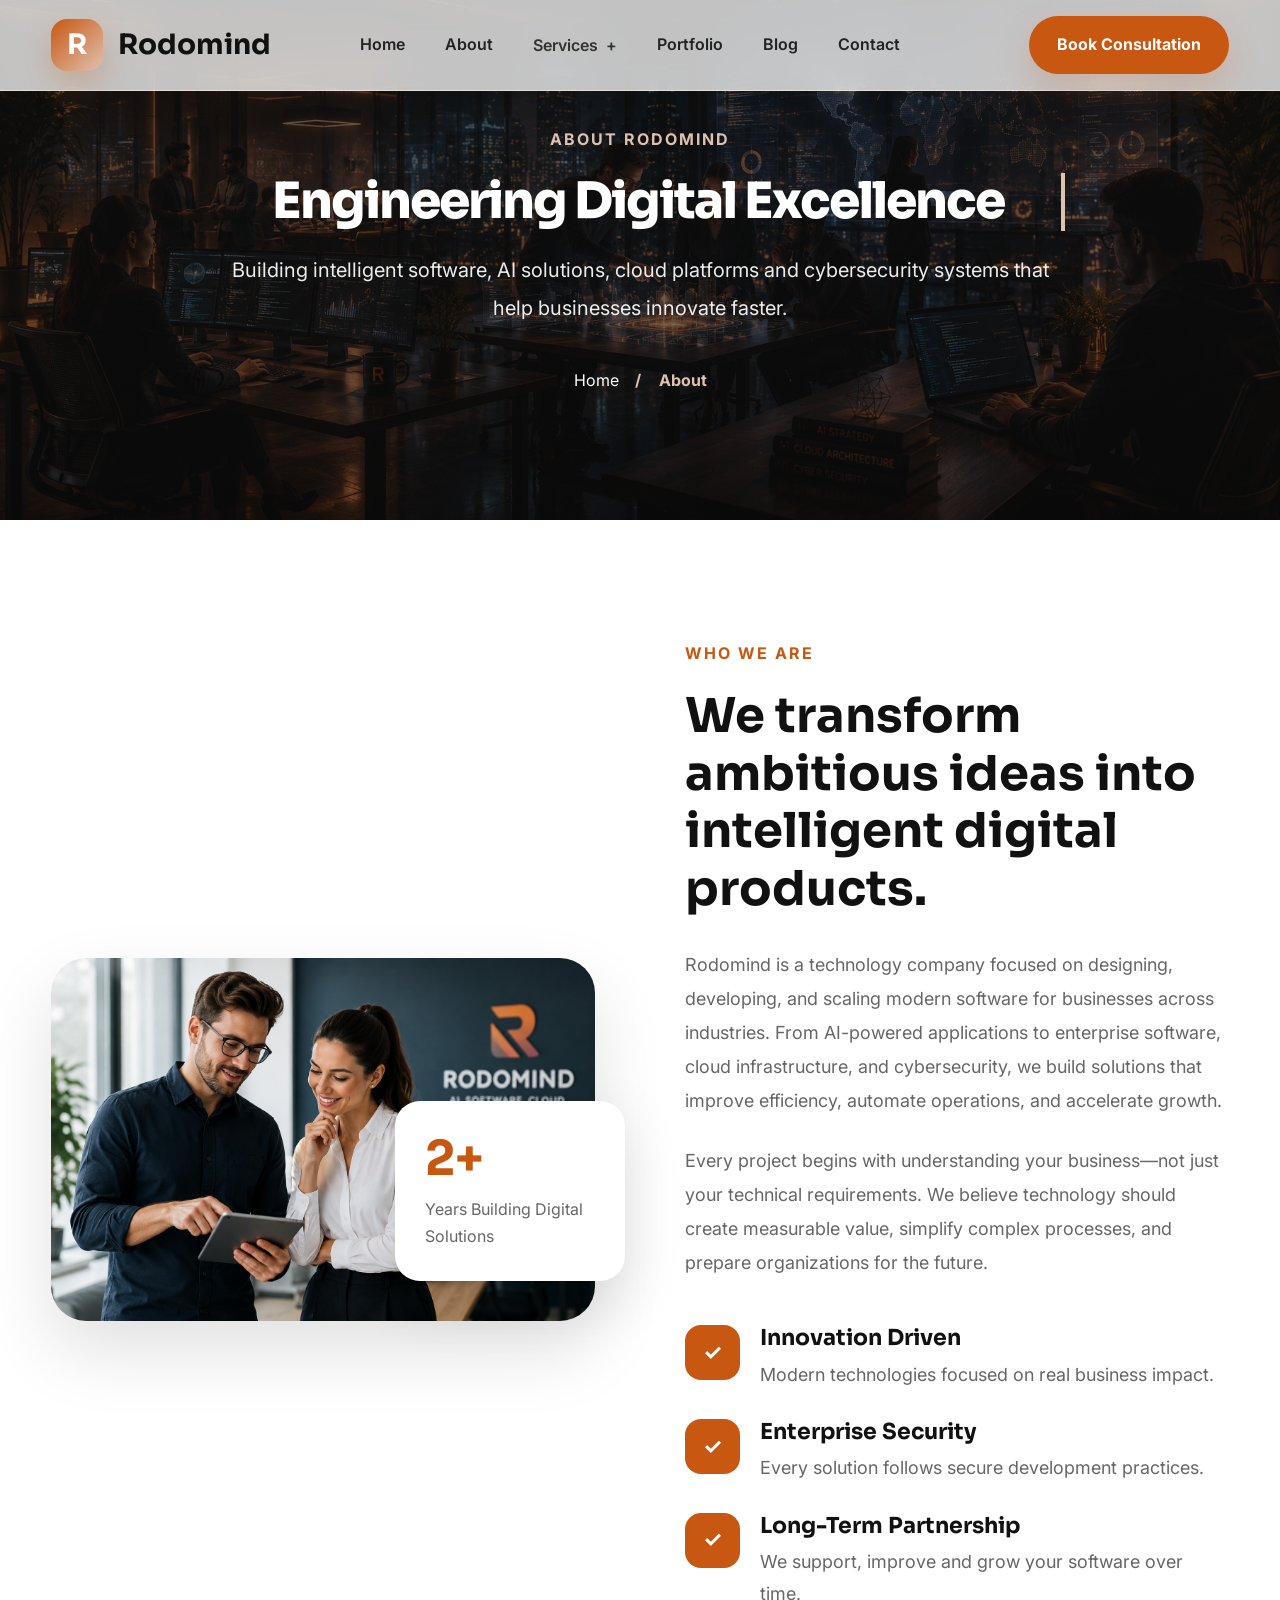
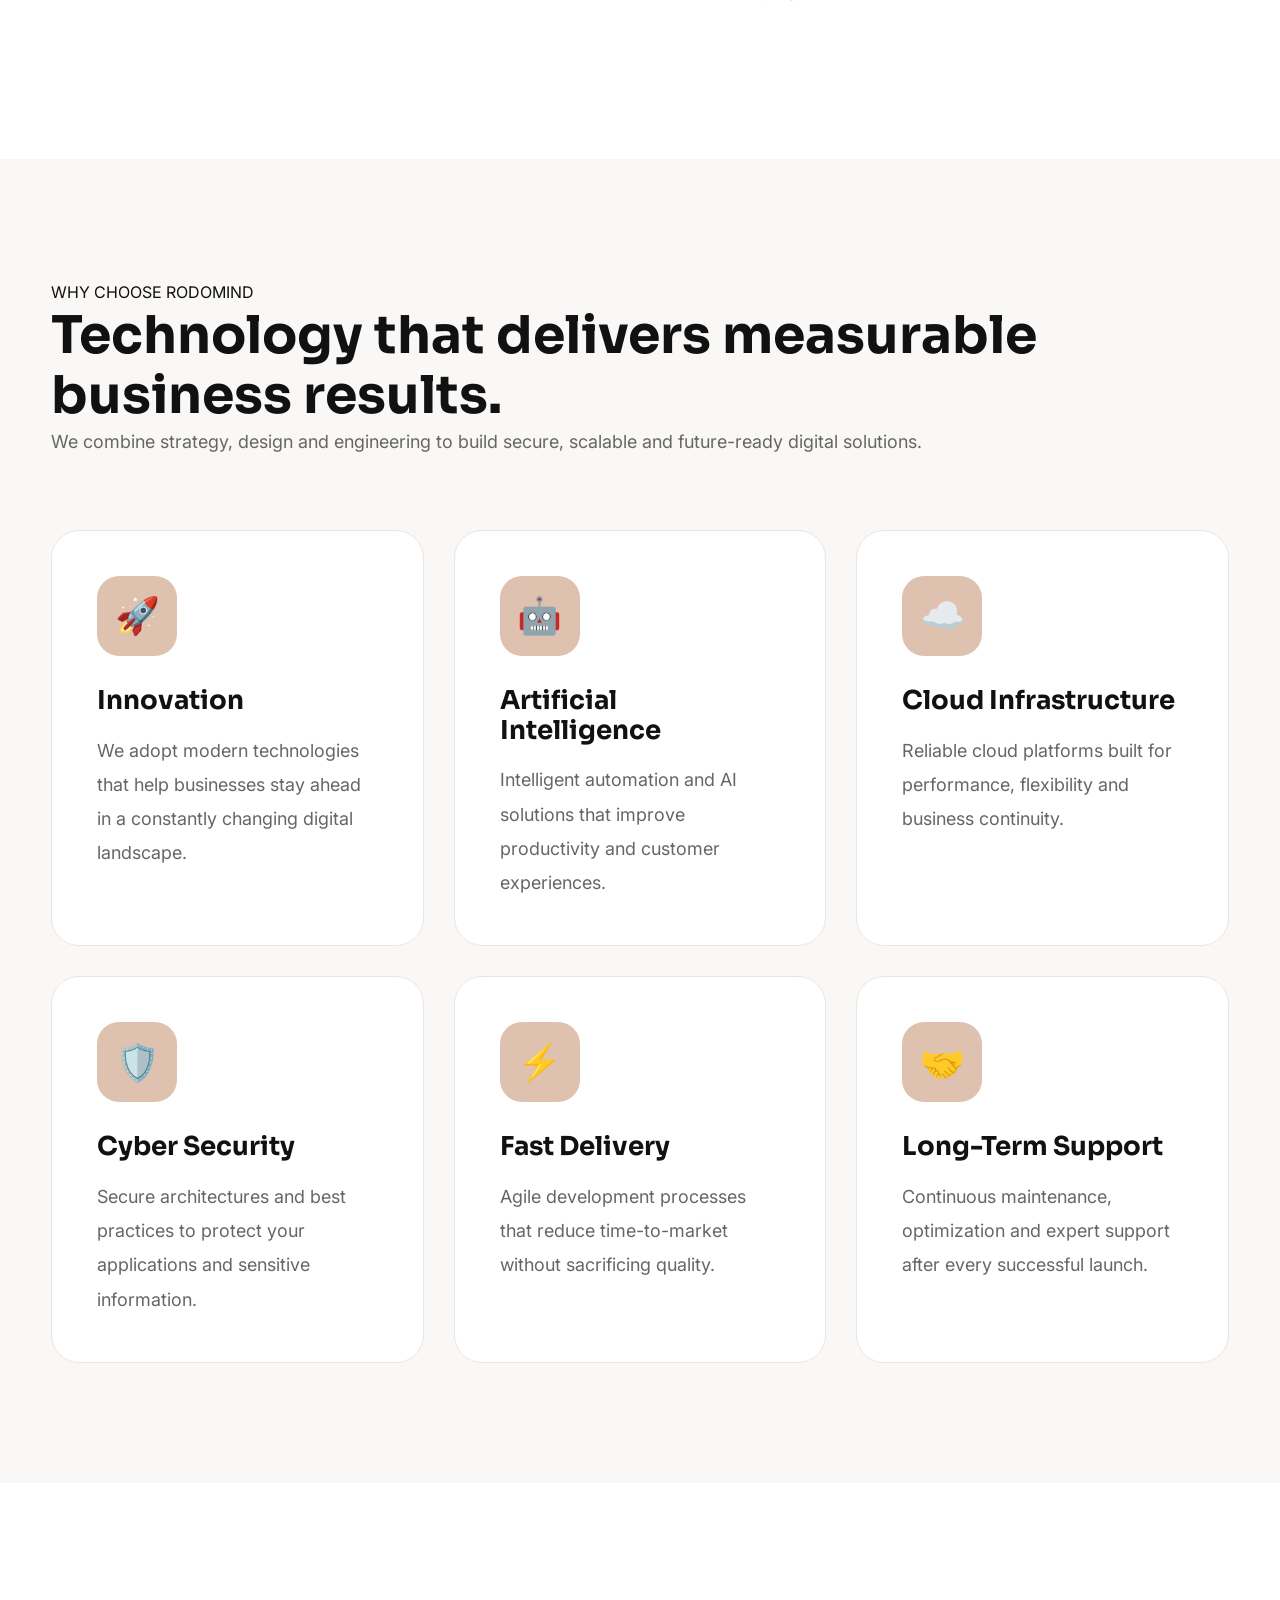
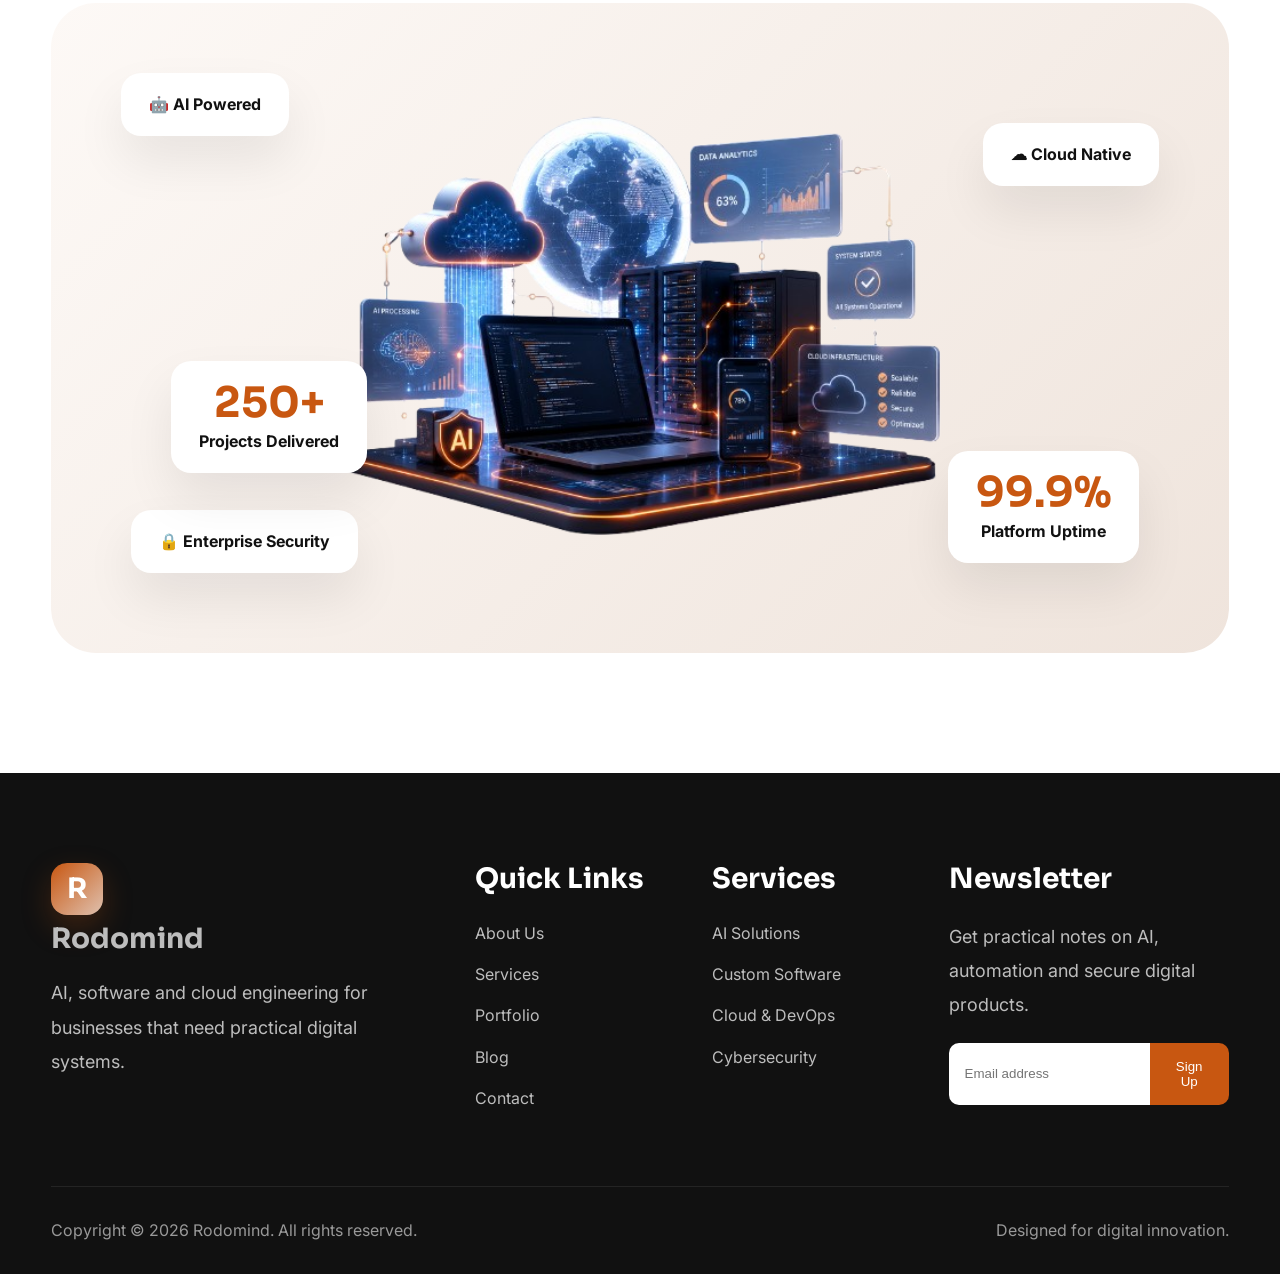
==== about.html @ 5cfc23ee "Initial website commit" ====
<!DOCTYPE html>
<html lang="en">

<head>

    <meta charset="UTF-8">

    <meta name="viewport" content="width=device-width, initial-scale=1.0">

    <title>About Us | Rodomind</title>

    <meta name="description"
        content="Learn about Rodomind, our mission, our technology expertise, and how we build intelligent software, AI solutions, cloud platforms, and secure digital experiences.">

    <link rel="preconnect" href="https://fonts.googleapis.com">

    <link rel="preconnect" href="https://fonts.gstatic.com" crossorigin>

    <link
        href="https://fonts.googleapis.com/css2?family=Inter:wght@300;400;500;600;700;800&family=Sora:wght@400;500;600;700;800&display=swap"
        rel="stylesheet">

    <link rel="stylesheet" href="styles.css">

</head>

<body>

    <!--=========================
        HEADER
    ==========================-->

    <header>

        <nav class="navbar" aria-label="Main navigation">

            <div class="container nav-container">

                <a href="index.html" class="logo">

                    <span class="logo-icon">R</span>

                    <span>Rodomind</span>

                </a>

                <button class="menu-toggle" id="menuToggle" aria-label="Toggle Menu" aria-expanded="false">

                    <span></span>
                    <span></span>
                    <span></span>

                </button>

                <ul class="nav-links" id="navLinks">

                    <li>
                        <a href="index.html">Home</a>
                    </li>

                    <li>
                        <a href="about.html" class="active">About</a>
                    </li>

                    <li class="dropdown">

                        <button class="dropdown-toggle">

                            Services

                            <span>+</span>

                        </button>

                        <ul class="dropdown-menu">

                            <li>
                                <a href="services.html#ai">AI Solutions</a>
                            </li>

                            <li>
                                <a href="services.html#software">Software Development</a>
                            </li>

                            <li>
                                <a href="services.html#cloud">Cloud Services</a>
                            </li>

                            <li>
                                <a href="services.html#security">Cybersecurity</a>
                            </li>

                        </ul>

                    </li>

                    <li>
                        <a href="portfolio.html">Portfolio</a>
                    </li>

                    <li>
                        <a href="blog.html">Blog</a>
                    </li>

                    <li>
                        <a href="contact.html">Contact</a>
                    </li>

                    <li>

                        <a href="contact.html" class="mobile-btn">

                            Book Consultation

                        </a>

                    </li>

                </ul>

                <a href="contact.html" class="nav-btn">

                    Book Consultation

                </a>

            </div>

        </nav>

    </header>



    <section class="page-header">

        <img src="images/about-banner.png" alt="Rodomind Team">

        <div class="page-overlay"></div>

        <div class="container page-header-content">

            <span>ABOUT RODOMIND</span>

            <h1>Engineering Digital Excellence</h1>

            <p>

                Building intelligent software, AI solutions, cloud platforms
                and cybersecurity systems that help businesses innovate faster.

            </p>

            <div class="breadcrumb">

                <a href="index.html">Home</a>

                <span>/</span>

                <strong>About</strong>

            </div>

        </div>

    </section>

    <!--==================================
ABOUT COMPANY
===================================-->

    <section class="section about-company">

        <div class="container about-company-grid">

            <div class="about-company-image">

                <img src="images/about-company.png" alt="Rodomind Team">

                <div class="experience-box">

                    <h3>2+</h3>

                    <span>Years Building Digital Solutions</span>

                </div>

            </div>

            <div class="about-company-content">

                <span class="section-tag">
                    WHO WE ARE
                </span>

                <h2>
                    We transform ambitious ideas into intelligent digital products.
                </h2>

                <p>

                    Rodomind is a technology company focused on designing, developing,
                    and scaling modern software for businesses across industries.
                    From AI-powered applications to enterprise software, cloud
                    infrastructure, and cybersecurity, we build solutions that
                    improve efficiency, automate operations, and accelerate growth.

                </p>

                <p>

                    Every project begins with understanding your business—not just
                    your technical requirements. We believe technology should create
                    measurable value, simplify complex processes, and prepare
                    organizations for the future.

                </p>

                <div class="about-highlights">

                    <div class="highlight">

                        <div class="highlight-icon">✓</div>

                        <div>

                            <h4>Innovation Driven</h4>

                            <p>Modern technologies focused on real business impact.</p>

                        </div>

                    </div>

                    <div class="highlight">

                        <div class="highlight-icon">✓</div>

                        <div>

                            <h4>Enterprise Security</h4>

                            <p>Every solution follows secure development practices.</p>

                        </div>

                    </div>

                    <div class="highlight">

                        <div class="highlight-icon">✓</div>

                        <div>

                            <h4>Long-Term Partnership</h4>

                            <p>We support, improve and grow your software over time.</p>

                        </div>

                    </div>

                </div>

            </div>

        </div>

    </section>

    <!--==================================
WHY CLIENTS CHOOSE US
===================================-->

    <section class="section choose-us">

        <div class="container">

            <div class="section-title">

                <span>WHY CHOOSE RODOMIND</span>

                <h2>Technology that delivers measurable business results.</h2>

                <p>
                    We combine strategy, design and engineering to build secure,
                    scalable and future-ready digital solutions.
                </p>

            </div>

            <div class="choose-grid">

                <div class="choose-card">

                    <div class="choose-icon">🚀</div>

                    <h3>Innovation</h3>

                    <p>
                        We adopt modern technologies that help businesses stay ahead
                        in a constantly changing digital landscape.
                    </p>

                </div>

                <div class="choose-card">

                    <div class="choose-icon">🤖</div>

                    <h3>Artificial Intelligence</h3>

                    <p>
                        Intelligent automation and AI solutions that improve
                        productivity and customer experiences.
                    </p>

                </div>

                <div class="choose-card">

                    <div class="choose-icon">☁️</div>

                    <h3>Cloud Infrastructure</h3>

                    <p>
                        Reliable cloud platforms built for performance,
                        flexibility and business continuity.
                    </p>

                </div>

                <div class="choose-card">

                    <div class="choose-icon">🛡️</div>

                    <h3>Cyber Security</h3>

                    <p>
                        Secure architectures and best practices to protect
                        your applications and sensitive information.
                    </p>

                </div>

                <div class="choose-card">

                    <div class="choose-icon">⚡</div>

                    <h3>Fast Delivery</h3>

                    <p>
                        Agile development processes that reduce time-to-market
                        without sacrificing quality.
                    </p>

                </div>

                <div class="choose-card">

                    <div class="choose-icon">🤝</div>

                    <h3>Long-Term Support</h3>

                    <p>
                        Continuous maintenance, optimization and expert support
                        after every successful launch.
                    </p>

                </div>

            </div>

        </div>

    </section>

    <!--==================================
SHOWCASE
===================================-->

    <section class="section showcase">

        <div class="container">

            <div class="showcase-box">

                <div class="floating tag-one">

                    🤖 AI Powered

                </div>

                <div class="floating tag-two">

                    ☁ Cloud Native

                </div>

                <div class="floating tag-three">

                    🔒 Enterprise Security

                </div>

                <div class="floating stat-box">

                    <h3>99.9%</h3>

                    <span>Platform Uptime</span>

                </div>

                <div class="floating users-box">

                    <h3>250+</h3>

                    <span>Projects Delivered</span>

                </div>

                <img src="images/showcase.png" alt="Rodomind Technology">

            </div>

        </div>

    </section>

    <footer class="site-footer">
        <div class="container footer-grid">
            <div>
                <a href="index.html" class="logo footer-logo"><span class="logo-icon">R</span><span>Rodomind</span></a>
                <p>AI, software and cloud engineering for businesses that need practical digital systems.</p>
            </div>
            <div>
                <h3>Quick Links</h3>
                <a href="about.html">About Us</a>
                <a href="services.html">Services</a>
                <a href="portfolio.html">Portfolio</a>
                <a href="blog.html">Blog</a>
                <a href="contact.html">Contact</a>
            </div>
            <div>
                <h3>Services</h3>
                <a href="services.html#ai">AI Solutions</a>
                <a href="services.html#software">Custom Software</a>
                <a href="services.html#cloud">Cloud & DevOps</a>
                <a href="services.html#security">Cybersecurity</a>
            </div>
            <div>
                <h3>Newsletter</h3>
                <p>Get practical notes on AI, automation and secure digital products.</p>
                <form class="newsletter">
                    <input type="email" placeholder="Email address" aria-label="Email address">
                    <button type="submit">Sign Up</button>
                </form>
            </div>
        </div>
        <div class="container footer-bottom">
            <span>Copyright © 2026 Rodomind. All rights reserved.</span>
            <span>Designed for digital innovation.</span>
        </div>
    </footer>

</body>

</html>
---- styles.css ----
/*==================================================
RODOMIND - PART 1A
Global Styles + Navigation
==================================================*/

/*=========================
GOOGLE FONTS
=========================*/

@import url('https://fonts.googleapis.com/css2?family=Inter:wght@300;400;500;600;700;800&family=Sora:wght@400;500;600;700;800&display=swap');


/*=========================
RESET
=========================*/

* {
    margin: 0;
    padding: 0;
    box-sizing: border-box;
}

html {
    scroll-behavior: smooth;
}

body {

    font-family: 'Inter', sans-serif;

    background: #faf8f6;

    color: #111;

    overflow-x: hidden;

    line-height: 1.7;

    -webkit-font-smoothing: antialiased;

}

img {

    max-width: 100%;

    display: block;

}

a {

    text-decoration: none;

}

ul {

    list-style: none;

}

section {

    position: relative;

    padding: 120px 0;

}

.container {

    width: min(92%, 1280px);

    margin: auto;

}


/*=========================
COLORS
=========================*/

:root {

    --primary: #c85711;

    --secondary: #dfc1af;

    --dark: #111111;

    --light: #faf8f6;

    --white: #ffffff;

    --border: #ece5df;

    --shadow: 0 20px 60px rgba(0, 0, 0, .08);

    --radius: 22px;

}


/*=========================
HEADINGS
=========================*/

h1,
h2,
h3,
h4,
h5 {

    font-family: 'Sora', sans-serif;

    line-height: 1.15;

}

h1 {

    font-size: 72px;

    font-weight: 800;

    letter-spacing: -2px;

}

h2 {

    font-size: 52px;

    font-weight: 700;

}

h3 {

    font-size: 28px;

}


/*=========================
TEXT
=========================*/

p {

    color: #666;

    font-size: 18px;

    line-height: 1.9;

}


/*=========================
BUTTONS
=========================*/

.btn-primary {

    display: inline-flex;

    align-items: center;

    justify-content: center;

    padding: 18px 34px;

    background: var(--primary);

    color: #fff;

    border-radius: 60px;

    font-weight: 700;

    transition: .35s;

    box-shadow: 0 15px 40px rgba(200, 87, 17, .15);

}

.btn-primary:hover {

    transform: translateY(-5px);

    box-shadow: 0 25px 50px rgba(200, 87, 17, .30);

}

.btn-secondary {

    display: inline-flex;

    align-items: center;

    justify-content: center;

    padding: 18px 34px;

    border: 2px solid var(--primary);

    color: var(--primary);

    border-radius: 60px;

    font-weight: 700;

    transition: .35s;

}

.btn-secondary:hover {

    background: var(--primary);

    color: #fff;

}


/*=========================
NAVBAR
=========================*/

.navbar {

    position: fixed;

    top: 0;

    left: 0;

    width: 100%;

    z-index: 9999;

    backdrop-filter: blur(18px);

    background: rgba(255, 255, 255, .75);

    border-bottom: 1px solid rgba(236, 229, 223, .8);

    transition: .35s;

}

.nav-container {

    height: 90px;

    display: flex;

    align-items: center;

    justify-content: space-between;

}


.logo {

    display: flex;

    align-items: center;

    gap: 15px;

    color: #111;

}

.logo-icon {

    width: 52px;

    height: 52px;

    border-radius: 16px;

    background: linear-gradient(135deg, #c85711, #dfc1af);

    display: flex;

    align-items: center;

    justify-content: center;

    color: #fff;

    font-weight: 800;

    font-size: 24px;

    box-shadow: 0 12px 30px rgba(200, 87, 17, .25);

}

.logo span {

    font-family: 'Sora', sans-serif;

    font-size: 28px;

    font-weight: 700;

}


.nav-links {

    display: flex;

    gap: 40px;

    align-items: center;

}

.nav-links li {

    position: relative;

}

.nav-links a {

    color: #222;

    font-weight: 600;

    transition: .3s;

}

.nav-links a:hover {

    color: var(--primary);

}

.nav-links a::after {

    content: "";

    position: absolute;

    bottom: -8px;

    left: 0;

    width: 0;

    height: 2px;

    background: var(--primary);

    transition: .3s;

}

.nav-links a:hover::after {

    width: 100%;

}

.nav-btn {

    background: var(--primary);

    color: #fff;

    padding: 15px 28px;

    border-radius: 50px;

    font-weight: 700;

    transition: .35s;

    box-shadow: 0 15px 35px rgba(200, 87, 17, .18);

}

.nav-btn:hover {

    transform: translateY(-4px);

}

/*==============================
DROPDOWN MENU
==============================*/

.dropdown {
    position: relative;
}

.dropdown-toggle {

    background: none;
    border: none;
    color: #333;
    font-size: 16px;
    font-weight: 600;
    cursor: pointer;

    display: flex;
    align-items: center;
    gap: 8px;

    font-family: inherit;
}

.dropdown-toggle:hover {
    color: var(--primary);
}

/* Hidden by default */

.dropdown-menu {

    display: none;

    position: absolute;

    top: calc(100% + 15px);

    left: 0;

    min-width: 250px;

    background: #fff;

    border: 1px solid var(--border);

    border-radius: 18px;

    padding: 10px 0;

    list-style: none;

    box-shadow: 0 20px 45px rgba(0, 0, 0, .08);

    z-index: 9999;

}

.dropdown-menu li {
    width: 100%;
}

.dropdown-menu a {

    display: block;

    padding: 14px 22px;

    color: #333;

    text-decoration: none;

    transition: .3s;

}

.dropdown-menu a:hover {

    background: #f6f3ef;

    color: var(--primary);

    padding-left: 28px;

}

/* Desktop */

@media(min-width:1001px) {

    .dropdown:hover>.dropdown-menu {

        display: block;

    }

}

/* Mobile */

@media(max-width:1000px) {

    .dropdown {

        width: 100%;

    }

    .dropdown-toggle {

        width: 100%;

        justify-content: space-between;

        padding: 12px 0;

    }

    .dropdown-menu {

        position: static;

        display: none;

        width: 100%;

        margin-top: 10px;

        background: #f8f8f8;

        border: none;

        box-shadow: none;

    }

    .dropdown.open>.dropdown-menu {

        display: block;

    }

}


/*=========================
MOBILE MENU
=========================*/

.menu-toggle {

    display: none;

    width: 42px;

    cursor: pointer;

    z-index: 10001;

}

.menu-toggle span {

    display: block;

    width: 100%;

    height: 3px;

    margin: 8px 0;

    background: #111;

    border-radius: 30px;

    transition: .35s;

}

.mobile-btn {

    display: none;

}

@media(max-width:1000px) {

    .nav-btn {

        display: none;

    }

    .menu-toggle {

        display: block;

    }

    .nav-links {

        position: fixed;

        top: 90px;

        right: -100%;

        width: 300px;

        height: calc(100vh - 90px);

        background: #fff;

        flex-direction: column;

        justify-content: flex-start;

        align-items: center;

        gap: 35px;

        padding: 60px 30px;

        box-shadow: -20px 0 60px rgba(0, 0, 0, .08);

        transition: .4s;

    }

    .nav-links.active {

        right: 0;

    }

    .mobile-btn {

        display: inline-flex;

        padding: 15px 30px;

        background: var(--primary);

        color: #fff;

        border-radius: 50px;

        margin-top: 20px;

    }

    .menu-toggle.open span:nth-child(1) {

        transform: rotate(45deg) translate(8px, 8px);

    }

    .menu-toggle.open span:nth-child(2) {

        opacity: 0;

    }

    .menu-toggle.open span:nth-child(3) {

        transform: rotate(-45deg) translate(8px, -8px);

    }

}

/*==================================================
RODOMIND - PART 2
PREMIUM HERO SECTION
==================================================*/

/*=========================
HERO
=========================*/

.hero {

    position: relative;

    padding: 190px 0 130px;

    overflow: hidden;

    background:
        radial-gradient(circle at top right, rgba(223, 193, 175, .45), transparent 35%),
        radial-gradient(circle at bottom left, rgba(200, 87, 17, .12), transparent 35%),
        linear-gradient(180deg, #faf8f6, #ffffff);

}

/* Decorative Blobs */

.hero::before {

    content: "";

    position: absolute;

    width: 520px;

    height: 520px;

    background: #dfc1af;

    opacity: .18;

    filter: blur(90px);

    border-radius: 50%;

    top: -220px;

    right: -120px;

}

.hero::after {

    content: "";

    position: absolute;

    width: 420px;

    height: 420px;

    background: #c85711;

    opacity: .08;

    filter: blur(90px);

    border-radius: 50%;

    bottom: -180px;

    left: -150px;

}

.hero-grid {

    position: relative;

    display: grid;

    grid-template-columns: 1.05fr .95fr;

    gap: 90px;

    align-items: center;

    z-index: 2;

}

/*=========================
BADGE
=========================*/

.hero-badge {

    display: inline-flex;

    align-items: center;

    gap: 10px;

    padding: 12px 22px;

    background: #fff;

    border: 1px solid var(--border);

    border-radius: 60px;

    color: var(--primary);

    font-weight: 700;

    box-shadow: 0 10px 30px rgba(0, 0, 0, .04);

    margin-bottom: 30px;

}

.hero-badge::before {

    content: "";

    width: 10px;

    height: 10px;

    background: #28c76f;

    border-radius: 50%;

}

/*=========================
HEADINGS
=========================*/

.hero h1 {

    margin-bottom: 28px;

}

.hero p {

    max-width: 620px;

    margin-bottom: 40px;

}

/*=========================
BUTTONS
=========================*/

.hero-buttons {

    display: flex;

    gap: 18px;

    flex-wrap: wrap;

}

/*=========================
RATING
=========================*/

.hero-rating {

    margin-top: 45px;

    display: flex;

    align-items: center;

    gap: 18px;

}

.hero-stars {

    color: #ffb400;

    font-size: 22px;

    letter-spacing: 2px;

}

.hero-rating-text {

    color: #666;

    font-size: 15px;

}

/*=========================
RIGHT SIDE
=========================*/

.hero-right {

    position: relative;

}

/* Main Dashboard */

.dashboard {

    position: relative;

    background: #fff;

    border-radius: 32px;

    padding: 35px;

    border: 1px solid var(--border);

    box-shadow:
        0 25px 70px rgba(0, 0, 0, .08);

    overflow: hidden;

}

.dashboard::before {

    content: "";

    position: absolute;

    top: 0;

    left: 0;

    width: 100%;

    height: 8px;

    background: linear-gradient(90deg, #c85711, #dfc1af);

}

/* Cards */

.card {

    background: #fff;

    border: 1px solid var(--border);

    border-radius: 22px;

    padding: 24px;

    margin-bottom: 22px;

    transition: .35s;

}

.card:hover {

    transform: translateY(-6px);

    box-shadow: 0 15px 35px rgba(0, 0, 0, .08);

}

.large {

    background: linear-gradient(135deg, #c85711, #dfc1af);

    color: #fff;

    border: none;

}

.large .number {

    font-size: 58px;

    font-weight: 800;

    margin: 18px 0;

}

/*==================================
HERO ANALYTICS IMAGE
==================================*/

.hero-analytics {

    position: relative;

    overflow: hidden;

    min-height: 340px;

    padding: 0;

}

.hero-analytics-image {

    width: 100%;

    height: 100%;

    position: absolute;

    inset: 0;

    object-fit: cover;

}

.hero-analytics::after {

    content: "";

    position: absolute;

    inset: 0;

    background: linear-gradient(180deg,
            rgba(0, 0, 0, .15),
            rgba(0, 0, 0, .55));

}

.hero-analytics-overlay {

    position: relative;

    z-index: 2;

    display: flex;

    flex-direction: column;

    justify-content: flex-end;

    height: 340px;

    padding: 35px;

    color: #fff;

}

.hero-badge-small {

    display: inline-flex;

    align-self: flex-start;

    background: rgba(255, 255, 255, .15);

    backdrop-filter: blur(10px);

    border: 1px solid rgba(255, 255, 255, .25);

    padding: 8px 18px;

    border-radius: 40px;

    font-size: 13px;

    font-weight: 700;

    margin-bottom: 18px;

}

.hero-analytics-overlay h3 {

    font-size: 30px;

    margin-bottom: 10px;

}

.hero-analytics-overlay .number {

    font-size: 72px;

    font-weight: 800;

    line-height: 1;

    margin-bottom: 15px;

}

.hero-analytics-overlay p {

    max-width: 260px;

    line-height: 1.7;

    color: rgba(255, 255, 255, .92);

}

/*=========================
GRID
=========================*/

.mini-row {

    display: grid;

    grid-template-columns: repeat(2, 1fr);

    gap: 20px;

}

/*=========================
PROGRESS BAR
=========================*/

.progress {

    width: 100%;

    height: 10px;

    background: #ececec;

    border-radius: 20px;

    overflow: hidden;

    margin-top: 15px;

}

.fill {

    width: 87%;

    height: 100%;

    border-radius: 20px;

    background: linear-gradient(90deg, #c85711, #dfc1af);

}

/*=========================
FLOATING CARDS
=========================*/

.float-card {

    position: absolute;

    background: #fff;

    padding: 18px 22px;

    border-radius: 20px;

    box-shadow: 0 20px 50px rgba(0, 0, 0, .08);

    animation: float 5s ease-in-out infinite;

}

.float-card h4 {

    font-size: 14px;

    color: #666;

    margin-bottom: 8px;

}

.float-card strong {

    font-size: 24px;

    font-family: 'Sora', sans-serif;

}

.float-top {

    top: -35px;

    left: -40px;

}

.float-right {

    right: -45px;

    top: 100px;

    animation-delay: 1.2s;

}

.float-bottom {

    bottom: -30px;

    left: 40px;

    animation-delay: 2.3s;

}

/*=========================
ANIMATION
=========================*/

@keyframes float {

    0% {

        transform: translateY(0px);

    }

    50% {

        transform: translateY(-15px);

    }

    100% {

        transform: translateY(0px);

    }

}

/*=========================
RESPONSIVE
=========================*/

@media(max-width:1000px) {

    .hero {

        padding: 160px 0 90px;

    }

    .hero-grid {

        grid-template-columns: 1fr;

        gap: 70px;

    }

    .hero h1 {

        font-size: 52px;

    }

    .hero-buttons {

        flex-direction: column;

    }

    .btn-primary,
    .btn-secondary {

        width: 100%;

        justify-content: center;

    }

    .mini-row {

        grid-template-columns: 1fr;

    }

    .float-card {

        display: none;

    }

}

/*==================================================
SERVICES
==================================================*/

.services {

    background: #fff;

}

.services-grid {

    display: grid;

    grid-template-columns: repeat(3, 1fr);

    gap: 30px;

}

.service-card {

    background: #fff;

    border: 1px solid var(--border);

    border-radius: 28px;

    padding: 45px;

    transition: .4s;

    position: relative;

    overflow: hidden;

}

.service-card::before {

    content: "";

    position: absolute;

    left: 0;

    top: 0;

    width: 100%;

    height: 5px;

    background: var(--primary);

    transform: scaleX(0);

    transition: .4s;

}

.service-card:hover {

    transform: translateY(-12px);

    box-shadow: 0 30px 70px rgba(0, 0, 0, .08);

}

.service-card:hover::before {

    transform: scaleX(1);

}

.featured {

    background: linear-gradient(135deg, #c85711, #dfc1af);

    color: #fff;

}

.featured p {

    color: #fff;

}

.featured a {

    color: #fff;

}

.service-icon {

    width: 80px;

    height: 80px;

    border-radius: 24px;

    background: rgba(200, 87, 17, .12);

    display: flex;

    justify-content: center;

    align-items: center;

    font-size: 38px;

    margin-bottom: 30px;

}

.featured .service-icon {

    background: rgba(255, 255, 255, .18);

}

.service-card h3 {

    margin-bottom: 20px;

}

.service-card p {

    margin-bottom: 30px;

}

.service-card a {

    color: var(--primary);

    font-weight: 700;

}

@media(max-width:1000px) {

    .services-grid {

        grid-template-columns: 1fr;

    }

}

/*====================================
PLATFORM SECTION
====================================*/

.platform-section {

    background: #fff;

    padding: 120px 0;

}

.section-head-row {

    display: flex;

    justify-content: space-between;

    align-items: end;

    gap: 40px;

    margin-bottom: 70px;

}

.platform-grid {

    display: grid;

    grid-template-columns: repeat(2, 1fr);

    gap: 30px;

}

.platform-grid article {

    background: #fff;

    border: 1px solid var(--border);

    border-radius: 28px;

    padding: 45px;

    transition: .4s;

    position: relative;

    overflow: hidden;

}

.platform-grid article:hover {

    transform: translateY(-12px);

    box-shadow: 0 30px 70px rgba(0, 0, 0, .08);

}

.platform-grid article::before {

    content: "";

    position: absolute;

    top: 0;

    left: 0;

    width: 100%;

    height: 5px;

    background: linear-gradient(90deg, #c85711, #dfc1af);

    transform: scaleX(0);

    transition: .4s;

}

.platform-grid article:hover::before {

    transform: scaleX(1);

}

.platform-grid span {

    display: inline-flex;

    width: 70px;

    height: 70px;

    border-radius: 20px;

    justify-content: center;

    align-items: center;

    background: rgba(200, 87, 17, .1);

    color: var(--primary);

    font-size: 28px;

    font-weight: 800;

    margin-bottom: 25px;

}

.platform-grid h3 {

    margin-bottom: 20px;

}

.platform-grid p {

    margin: 0;

}

@media(max-width:1000px) {

    .platform-grid {

        grid-template-columns: 1fr;

    }

    .section-head-row {

        flex-direction: column;

        align-items: flex-start;

    }

}

/*====================================
FEATURED PROJECTS
====================================*/

.classes-section {

    background: #faf8f6;

}

.class-grid {

    display: grid;

    grid-template-columns: repeat(3, 1fr);

    gap: 30px;

}

.class-card {

    background: #fff;

    border-radius: 30px;

    overflow: hidden;

    border: 1px solid var(--border);

    transition: .4s;

}

.class-card:hover {

    transform: translateY(-12px);

    box-shadow: 0 30px 70px rgba(0, 0, 0, .08);

}

.visual {

    height: 240px;

    background-size: cover;

    background-position: center;

}

.visual-one {

    background: linear-gradient(135deg, #dfc1af, #c85711);

}

.visual-two {

    background: linear-gradient(135deg, #dfe8ff, #8ca7ff);

}

.visual-three {

    background: linear-gradient(135deg, #c6f7e2, #35b67a);

}

.class-card h3 {

    padding: 30px 30px 15px;

}

.class-card p {

    padding: 0 30px;

}

.class-card a {

    display: inline-block;

    margin: 30px;

    color: var(--primary);

    font-weight: 700;

}

@media(max-width:1000px) {

    .class-grid {

        grid-template-columns: 1fr;

    }

}

/*==============================
FEATURED WORK IMAGES
==============================*/

.visual {

    position: relative;

    height: 260px;

    overflow: hidden;

    border-radius: 30px 30px 0 0;

    background-size: cover;

    background-position: center;

    background-repeat: no-repeat;

}

/* Gradient Overlay */

.visual::after {

    content: "";

    position: absolute;

    inset: 0;

    background: linear-gradient(135deg,
            rgba(200, 87, 17, .35),
            rgba(223, 193, 175, .15));

}

/* Card 1 */

.visual-one {

    background-image:
        linear-gradient(rgba(200, 87, 17, .15), rgba(200, 87, 17, .15)),
        url("images/vr-1.png");

}

/* Card 2 */

.visual-two {

    background-image:
        linear-gradient(rgba(0, 0, 0, .18), rgba(0, 0, 0, .18)),
        url("images/vr-2.png");

}

/* Card 3 */

.visual-three {

    background-image:
        linear-gradient(rgba(0, 0, 0, .18), rgba(0, 0, 0, .18)),
        url("images/vr-3.png");

}

/* Zoom Effect */

.class-card:hover .visual {

    transform: scale(1.05);

    transition: .6s;

}

/*====================================
NEWS
====================================*/

.news-section {

    background: #fff;

}

.news-grid {

    display: grid;

    grid-template-columns: repeat(3, 1fr);

    gap: 30px;

}

.news-card {

    padding: 40px;

    border: 1px solid var(--border);

    border-radius: 28px;

    transition: .35s;

}

.news-card:hover {

    transform: translateY(-10px);

    box-shadow: 0 25px 60px rgba(0, 0, 0, .08);

}

.news-card span {

    display: inline-block;

    color: var(--primary);

    font-size: 14px;

    font-weight: 700;

    margin-bottom: 20px;

}

.news-card h3 {

    margin-bottom: 18px;

}

.news-card p {

    margin-bottom: 30px;

}

.news-card a {

    color: var(--primary);

    font-weight: 700;

}

@media(max-width:1000px) {

    .news-grid {

        grid-template-columns: 1fr;

    }

}

/*====================================
TESTIMONIALS
====================================*/

.testimonials {

    background: #faf8f6;

}

.testimonial-grid {

    display: grid;

    grid-template-columns: repeat(3, 1fr);

    gap: 30px;

}

.testimonial-grid blockquote {

    background: #fff;

    padding: 45px;

    border-radius: 30px;

    border: 1px solid var(--border);

    position: relative;

    transition: .35s;

}

.testimonial-grid blockquote:hover {

    transform: translateY(-10px);

    box-shadow: 0 30px 70px rgba(0, 0, 0, .08);

}

.testimonial-grid blockquote::before {

    content: "★★★★★";

    color: #ffb400;

    display: block;

    margin-bottom: 25px;

    letter-spacing: 3px;

}

.testimonial-grid p {

    font-style: italic;

    margin-bottom: 30px;

}

.testimonial-grid cite {

    font-style: normal;

    color: var(--primary);

    font-weight: 700;

}

@media(max-width:1000px) {

    .testimonial-grid {

        grid-template-columns: 1fr;

    }

}

/*====================================
FOOTER
====================================*/

.site-footer {

    background: #111;

    color: #fff;

    padding: 90px 0 30px;

}

.footer-grid {

    display: grid;

    grid-template-columns: 2fr 1fr 1fr 1.5fr;

    gap: 50px;

}

.footer-logo {

    margin-bottom: 25px;

}

.site-footer h3 {

    color: #fff;

    margin-bottom: 25px;

}

.site-footer p {

    color: #bdbdbd;

}

.site-footer a {

    display: block;

    color: #bdbdbd;

    margin-bottom: 14px;

    transition: .3s;

}

.site-footer a:hover {

    color: #dfc1af;

    padding-left: 6px;

}

.newsletter {

    display: flex;

    margin-top: 20px;

}

.newsletter input {

    flex: 1;

    padding: 16px;

    border: none;

    outline: none;

    border-radius: 10px 0 0 10px;

}

.newsletter button {

    border: none;

    background: var(--primary);

    color: #fff;

    padding: 16px 24px;

    border-radius: 0 10px 10px 0;

    cursor: pointer;

}

.footer-bottom {

    margin-top: 60px;

    border-top: 1px solid rgba(255, 255, 255, .08);

    padding-top: 30px;

    display: flex;

    justify-content: space-between;

    color: #999;

}

@media(max-width:1000px) {

    .footer-grid {

        grid-template-columns: 1fr;

    }

    .footer-bottom {

        flex-direction: column;

        text-align: center;

        gap: 15px;

    }

    .newsletter {

        flex-direction: column;

    }

    .newsletter input {

        border-radius: 10px;

        margin-bottom: 12px;

    }

    .newsletter button {

        border-radius: 10px;

    }

}

/*====================================*
 * WHY US SECTION
 *====================================*/

.why-us {
    background: #faf8f6;
    padding: 120px 0;
}

.why-grid {
    display: grid;
    grid-template-columns: 1fr 1fr;
    gap: 90px;
    align-items: center;
}

/*====================================*
 * IMAGE SIDE
 *====================================*/

.why-image {
    position: relative;
    height: 560px;
    border-radius: 36px;
    overflow: hidden;
    background: linear-gradient(135deg, #ffffff, #f5ece7, #dfc1af);
    box-shadow: 0 25px 60px rgba(0, 0, 0, .08);

    display: flex;
    justify-content: center;
    align-items: center;
}

.why-image::before {
    content: "";
    position: absolute;
    width: 420px;
    height: 420px;
    border-radius: 50%;
    background: rgba(200, 87, 17, .08);
    top: -120px;
    right: -120px;
    z-index: 1;
}

.why-image::after {
    content: "";
    position: absolute;
    width: 260px;
    height: 260px;
    border-radius: 50%;
    background: rgba(223, 193, 175, .45);
    bottom: -90px;
    left: -80px;
    z-index: 1;
}

/* Circle behind image */

.center-circle {
    position: relative;
    width: 360px;
    height: 360px;
    border-radius: 50%;
    background: linear-gradient(135deg, #ffffff, #f7f1ed);
    display: flex;
    justify-content: center;
    align-items: center;
    z-index: 2;
}

/* Image */

.why-main-image {
    width: 100%;
    max-width: 500px;
    height: auto;
    display: block;
    object-fit: contain;
    position: relative;
    z-index: 3;
    filter: drop-shadow(0 25px 40px rgba(0, 0, 0, .18));
    transition: .4s ease;
}

.why-image:hover .why-main-image {
    transform: translateY(-8px) scale(1.03);
}

/*====================================*
 * FLOATING TAGS
 *====================================*/

.floating-box {
    position: absolute;
    background: #fff;
    padding: 18px 26px;
    border-radius: 18px;
    font-weight: 700;
    box-shadow: 0 18px 45px rgba(0, 0, 0, .08);
    z-index: 5;
    animation: float 5s ease-in-out infinite;
}

.top-box {
    top: 45px;
    left: 40px;
}

.bottom-box {
    bottom: 45px;
    right: 40px;
    animation-delay: 2s;
}

/*====================================*
 * FEATURES
 *====================================*/

.feature {
    display: flex;
    gap: 25px;
    margin-bottom: 38px;
    align-items: flex-start;
}

.feature-number {
    width: 70px;
    min-width: 70px;
    height: 70px;
    border-radius: 20px;
    background: linear-gradient(135deg, #c85711, #dfc1af);
    color: #fff;
    display: flex;
    justify-content: center;
    align-items: center;
    font-size: 22px;
    font-weight: 700;
    font-family: 'Sora', sans-serif;
}

.feature h3 {
    margin: 0 0 12px;
}

.feature p {
    margin: 0;
    line-height: 1.7;
}

/*====================================*
 * ANIMATION
 *====================================*/

@keyframes float {

    0% {
        transform: translateY(0);
    }

    50% {
        transform: translateY(-12px);
    }

    100% {
        transform: translateY(0);
    }

}

/*====================================*
 * RESPONSIVE
 *====================================*/

@media (max-width:1000px) {

    .why-grid {
        grid-template-columns: 1fr;
        gap: 60px;
    }

    .why-image {
        height: 500px;
    }

    .center-circle {
        width: 270px;
        height: 270px;
    }

    .why-main-image {
        max-width: 240px;
    }

    .top-box {
        top: 25px;
        left: 20px;
    }

    .bottom-box {
        bottom: 25px;
        right: 20px;
    }

}

/*====================================*
CONTACT STRIP
*====================================*/

.contact-strip {

    position: relative;

    overflow: hidden;

    padding: 120px 0;

    background: linear-gradient(135deg, #b94f0d 0%, #c85711 45%, #dfc1af 100%);

}

/* Decorative Background */

.contact-strip::before {

    content: "";

    position: absolute;

    width: 420px;

    height: 420px;

    border-radius: 50%;

    background: rgba(255, 255, 255, .08);

    top: -180px;

    left: -140px;

    filter: blur(8px);

}

.contact-strip::after {

    content: "";

    position: absolute;

    width: 320px;

    height: 320px;

    border-radius: 50%;

    background: rgba(255, 255, 255, .06);

    bottom: -140px;

    right: -80px;

}

.contact-strip .container {

    position: relative;

    z-index: 2;

    display: flex;

    justify-content: space-between;

    align-items: center;

    gap: 70px;

}

.contact-strip-content {

    max-width: 720px;

}

.contact-strip span {

    display: inline-block;

    margin-bottom: 20px;

    padding: 8px 18px;

    border-radius: 50px;

    background: rgba(255, 255, 255, .12);

    border: 1px solid rgba(255, 255, 255, .18);

    backdrop-filter: blur(12px);

    color: #fff;

    font-size: 13px;

    font-weight: 700;

    letter-spacing: 2px;

    text-transform: uppercase;

}

.contact-strip h2 {

    color: #fff;

    font-size: 56px;

    line-height: 1.15;

    font-family: 'Sora', sans-serif;

    margin-bottom: 25px;

}

.contact-strip p {

    color: rgba(255, 255, 255, .92);

    font-size: 19px;

    line-height: 1.9;

}

.contact-strip-actions {

    display: flex;

    flex-direction: column;

    align-items: center;

    gap: 18px;

}

.contact-strip .btn-primary {

    display: inline-flex;

    align-items: center;

    justify-content: center;

    min-width: 240px;

    padding: 20px 42px;

    border-radius: 60px;

    background: #fff;

    color: var(--primary);

    text-decoration: none;

    font-weight: 700;

    font-size: 17px;

    transition: .35s;

    box-shadow: 0 20px 45px rgba(0, 0, 0, .18);

}

.contact-strip .btn-primary:hover {

    transform: translateY(-6px);

    background: #111;

    color: #fff;

    box-shadow: 0 28px 60px rgba(0, 0, 0, .28);

}

.contact-strip small {

    color: rgba(255, 255, 255, .8);

    font-size: 15px;

}

@media(max-width:1000px) {

    .contact-strip {

        padding: 90px 0;

    }

    .contact-strip .container {

        flex-direction: column;

        text-align: center;

        gap: 40px;

    }

    .contact-strip h2 {

        font-size: 40px;

    }

    .contact-strip-actions {

        width: 100%;

    }

    .contact-strip .btn-primary {

        width: 100%;

        max-width: 320px;

    }

}

/*====================================
ABOUT PREVIEW
====================================*/

.about-preview {

    padding: 120px 0;

    background: #fff;

}

.about-preview .split-grid {

    display: grid;

    grid-template-columns: 1fr 1fr;

    gap: 90px;

    align-items: center;

}

.about-preview .align-left {

    text-align: left;

}

.about-preview .lead {

    font-size: 19px;

    color: #666;

    line-height: 1.9;

    margin: 30px 0;

}

.about-preview .text-link {

    display: inline-flex;

    align-items: center;

    gap: 10px;

    color: var(--primary);

    font-weight: 700;

    text-decoration: none;

    transition: .35s;

}

.about-preview .text-link:hover {

    gap: 18px;

}

.about-preview .stats-grid {

    display: grid;

    grid-template-columns: repeat(2, 1fr);

    gap: 25px;

}

.about-preview .stats-grid div {

    background: #fff;

    border: 1px solid var(--border);

    border-radius: 24px;

    padding: 40px;

    text-align: center;

    transition: .35s;

    box-shadow: 0 15px 35px rgba(0, 0, 0, .05);

}

.about-preview .stats-grid div:hover {

    transform: translateY(-10px);

    border-color: var(--primary);

    box-shadow: 0 30px 60px rgba(0, 0, 0, .08);

}

.about-preview .stats-grid strong {

    display: block;

    font-size: 52px;

    color: var(--primary);

    font-family: 'Sora', sans-serif;

    margin-bottom: 12px;

}

.about-preview .stats-grid span {

    color: #666;

    font-size: 17px;

}

@media(max-width:1000px) {

    .about-preview .split-grid {

        grid-template-columns: 1fr;

        gap: 60px;

    }

    .about-preview .stats-grid {

        grid-template-columns: 1fr;

    }

}

.page-header {

    position: relative;

    height: 520px;

    display: flex;

    align-items: center;

    justify-content: center;

    overflow: hidden;

}

.page-header img {

    position: absolute;

    inset: 0;

    width: 100%;

    height: 100%;

    object-fit: cover;

}

.page-overlay {

    position: absolute;

    inset: 0;

    background: linear-gradient(rgba(17, 17, 17, .72),
            rgba(17, 17, 17, .55));

}

.page-header-content {

    position: relative;

    z-index: 5;

    text-align: center;

    color: #fff;

    max-width: 850px;

}

.page-header span {

    color: var(--secondary);

    font-weight: 700;

    letter-spacing: 2px;

}

.page-header h1 {

    font-size: 72px;

    margin: 20px 0;

    font-family: 'Sora', sans-serif;

}

.page-header p {

    font-size: 20px;

    line-height: 1.9;

    color: rgba(255, 255, 255, .92);

}

.breadcrumb {

    margin-top: 40px;

}

.breadcrumb a {

    color: #fff;

    text-decoration: none;

}

.breadcrumb span {

    margin: 0 12px;

}

.breadcrumb strong {

    color: var(--secondary);

}

/*====================================
TYPEWRITER TITLE
====================================*/

.page-header h1 {

    font-family: 'Sora', sans-serif;
    font-size: 50px;
    line-height: 1.15;

    overflow: hidden;
    white-space: nowrap;

    width: 0;

    border-right: 4px solid var(--secondary);

    animation:
        typing 2.8s steps(40, end) forwards,
        blink .8s infinite;

}

@keyframes typing {

    from {

        width: 0;

    }

    to {

        width: 100%;

    }

}

@keyframes blink {

    50% {

        border-color: transparent;

    }

}

/*==================================
ABOUT COMPANY
===================================*/

.about-company {

    padding: 120px 0;

    background: #fff;

}

.about-company-grid {

    display: grid;

    grid-template-columns: 1fr 1fr;

    gap: 90px;

    align-items: center;

}

.about-company-image {

    position: relative;

}

.about-company-image img {

    width: 100%;

    border-radius: 35px;

    display: block;

    box-shadow: 0 30px 70px rgba(0, 0, 0, .12);

}

.experience-box {

    position: absolute;

    right: -30px;

    bottom: 40px;

    background: #fff;

    padding: 30px;

    border-radius: 25px;

    box-shadow: 0 20px 60px rgba(0, 0, 0, .12);

    max-width: 230px;

}

.experience-box h3 {

    color: var(--primary);

    font-size: 48px;

    font-family: 'Sora', sans-serif;

    margin-bottom: 10px;

}

.experience-box span {

    color: #666;

    line-height: 1.6;

}

.section-tag {

    color: var(--primary);

    letter-spacing: 2px;

    font-weight: 700;

    display: inline-block;

    margin-bottom: 20px;

}

.about-company-content h2 {

    font-size: 48px;

    font-family: 'Sora', sans-serif;

    line-height: 1.2;

    margin-bottom: 30px;

}

.about-company-content>p {

    color: #666;

    font-size: 18px;

    line-height: 1.9;

    margin-bottom: 25px;

}

.about-highlights {

    margin-top: 45px;

}

.highlight {

    display: flex;

    gap: 20px;

    margin-bottom: 28px;

    align-items: flex-start;

}

.highlight-icon {

    width: 55px;

    height: 55px;

    border-radius: 16px;

    background: var(--primary);

    color: #fff;

    display: flex;

    justify-content: center;

    align-items: center;

    font-size: 22px;

    font-weight: 700;

    flex-shrink: 0;

}

.highlight h4 {

    font-size: 22px;

    margin-bottom: 8px;

    font-family: 'Sora', sans-serif;

}

.highlight p {

    color: #666;

    line-height: 1.8;

}

@media(max-width:991px) {

    .about-company-grid {

        grid-template-columns: 1fr;

    }

    .experience-box {

        position: relative;

        right: 0;

        bottom: 0;

        margin-top: -60px;

        margin-left: auto;

    }

    .about-company-content h2 {

        font-size: 38px;

    }

}

/*==================================
WHY CHOOSE US
===================================*/

.choose-us {

    padding: 120px 0;

    background: var(--light);

}

.choose-grid {

    display: grid;

    grid-template-columns: repeat(3, 1fr);

    gap: 30px;

    margin-top: 70px;

}

.choose-card {

    background: #fff;

    padding: 45px;

    border-radius: 28px;

    border: 1px solid var(--border);

    transition: .4s;

    position: relative;

    overflow: hidden;

}

.choose-card::before {

    content: "";

    position: absolute;

    left: 0;

    top: 0;

    width: 100%;

    height: 5px;

    background: var(--primary);

    transform: scaleX(0);

    transition: .4s;

}

.choose-card:hover {

    transform: translateY(-12px);

    box-shadow: 0 25px 60px rgba(0, 0, 0, .10);

}

.choose-card:hover::before {

    transform: scaleX(1);

}

.choose-icon {

    width: 80px;

    height: 80px;

    border-radius: 22px;

    background: var(--secondary);

    display: flex;

    justify-content: center;

    align-items: center;

    font-size: 36px;

    margin-bottom: 30px;

}

.choose-card h3 {

    font-family: 'Sora', sans-serif;

    font-size: 26px;

    margin-bottom: 18px;

}

.choose-card p {

    color: #666;

    line-height: 1.9;

}

@media(max-width:1000px) {

    .choose-grid {

        grid-template-columns: 1fr;

    }

}

/*==================================
SHOWCASE
===================================*/

.showcase {

    padding: 120px 0;

    background: #fff;

}

.showcase-box {

    position: relative;

    background: linear-gradient(135deg, #fdf9f6, #efe4dc);

    border-radius: 45px;

    min-height: 650px;

    overflow: hidden;

    display: flex;

    justify-content: center;

    align-items: center;

}

.showcase-box img {

    width: 60%;

    max-width: 700px;

    animation: floatImage 6s ease-in-out infinite;

}

.floating {

    position: absolute;

    background: #fff;

    padding: 18px 28px;

    border-radius: 20px;

    box-shadow: 0 25px 50px rgba(0, 0, 0, .08);

    font-weight: 700;

}

.tag-one {

    top: 70px;

    left: 70px;

}

.tag-two {

    top: 120px;

    right: 70px;

}

.tag-three {

    bottom: 80px;

    left: 80px;

}

.stat-box {

    right: 90px;

    bottom: 90px;

    text-align: center;

}

.stat-box h3 {

    font-size: 42px;

    color: var(--primary);

}

.users-box {

    left: 120px;

    bottom: 180px;

    text-align: center;

}

.users-box h3 {

    color: var(--primary);

    font-size: 42px;

}

@keyframes floatImage {

    0% {

        transform: translateY(0);

    }

    50% {

        transform: translateY(-18px);

    }

    100% {

        transform: translateY(0);

    }

}

@media(max-width:1000px) {

    .showcase-box {

        min-height: 500px;

    }

    .showcase-box img {

        width: 90%;

    }

    .floating {

        position: relative;

        margin: 15px;

        display: inline-block;

    }

}

/*====================================================
SERVICES HERO
====================================================*/

.services-hero {

    padding: 170px 0 90px;

    text-align: center;

    background: linear-gradient(to bottom, #faf8f6, #ffffff);

}

.hero-label {

    display: inline-block;

    padding: 12px 24px;

    border-radius: 50px;

    background: #fff;

    border: 1px solid var(--border);

    color: var(--primary);

    font-weight: 700;

    letter-spacing: 2px;

    margin-bottom: 25px;

}

.services-hero h1 {

    font-family: 'Sora', sans-serif;

    font-size: 72px;

    line-height: 1.1;

    max-width: 900px;

    margin: auto;

}

.services-hero p {

    max-width: 760px;

    margin: 35px auto;

    color: #666;

    line-height: 1.9;

    font-size: 20px;

}

.services-showcase {

    position: relative;

    max-width: 1250px;

    margin: 90px auto 0;

    border-radius: 40px;

    overflow: hidden;

    background: linear-gradient(135deg, #dfc1af, #ffffff);

    box-shadow: 0 35px 80px rgba(0, 0, 0, .10);

}

.services-showcase img {

    width: 100%;
    height: 30rem;

    display: block;

}

.floating-card {

    position: absolute;

    background: #fff;

    padding: 18px 28px;

    border-radius: 18px;

    font-weight: 700;

    box-shadow: 0 15px 40px rgba(0, 0, 0, .12);

    animation: floating 5s ease-in-out infinite;

}

.top-left {

    top: 40px;

    left: 40px;

}

.top-right {

    top: 40px;

    right: 40px;

}

.bottom-left {

    bottom: 40px;

    left: 40px;

}

.bottom-right {

    bottom: 40px;

    right: 40px;

}

@keyframes floating {

    0% {

        transform: translateY(0);

    }

    50% {

        transform: translateY(-15px);

    }

    100% {

        transform: translateY(0);

    }

}



/*====================================================
SERVICE SHORTCUTS
====================================================*/

.services-shortcuts {

    padding: 60px 0 100px;

    background: #fff;

}

.shortcuts-grid {

    display: grid;

    grid-template-columns: repeat(4, 1fr);

    gap: 25px;

}

.shortcuts-grid a {

    text-decoration: none;

    color: #111;

    background: #faf8f6;

    border: 1px solid var(--border);

    padding: 28px;

    border-radius: 22px;

    text-align: center;

    font-weight: 700;

    transition: .35s;

}

.shortcuts-grid a:hover {

    background: var(--primary);

    color: #fff;

    transform: translateY(-8px);

}



@media(max-width:991px) {

    .services-hero {

        padding-top: 140px;

    }

    .services-hero h1 {

        font-size: 46px;

    }

    .services-showcase {

        margin-top: 60px;

    }

    .shortcuts-grid {

        grid-template-columns: 1fr;

    }

    .floating-card {

        display: none;

    }

}

/*==================================
AI SERVICE
===================================*/

.service-section {

    padding: 140px 0;

    background: #fff;

}

.service-grid {

    display: grid;

    grid-template-columns: 1fr 1fr;

    gap: 90px;

    align-items: center;

}

.service-image {

    position: relative;

}

.service-image img {

    width: 100%;

    display: block;

    border-radius: 35px;

    box-shadow: 0 30px 70px rgba(0, 0, 0, .10);

}

.service-badge {

    position: absolute;

    background: #fff;

    padding: 16px 25px;

    border-radius: 18px;

    font-weight: 700;

    box-shadow: 0 20px 45px rgba(0, 0, 0, .12);

}

.badge-one {

    top: 40px;

    left: -20px;

}

.badge-two {

    right: -20px;

    top: 180px;

}

.badge-three {

    bottom: 40px;

    left: 40px;

}

.service-content h2 {

    font-size: 48px;

    line-height: 1.2;

    margin: 20px 0 30px;

    font-family: 'Sora', sans-serif;

}

.service-content p {

    font-size: 18px;

    line-height: 1.9;

    color: #666;

    margin-bottom: 40px;

}

.service-features {

    display: grid;

    grid-template-columns: repeat(2, 1fr);

    gap: 20px;

    margin-bottom: 45px;

}

.service-item {

    display: flex;

    align-items: center;

    gap: 12px;

    font-weight: 600;

}

.service-item span {

    width: 34px;

    height: 34px;

    background: var(--primary);

    color: #fff;

    border-radius: 50%;

    display: flex;

    justify-content: center;

    align-items: center;

}

.tech-stack {

    display: flex;

    flex-wrap: wrap;

    gap: 15px;

    margin-bottom: 40px;

}

.tech-stack span {

    background: #faf8f6;

    border: 1px solid var(--border);

    padding: 12px 22px;

    border-radius: 30px;

    font-weight: 600;

}

@media(max-width:991px) {

    .service-grid {

        grid-template-columns: 1fr;

    }

    .service-features {

        grid-template-columns: 1fr;

    }

    .service-badge {

        display: none;

    }

    .service-content h2 {

        font-size: 38px;

    }

}

/*==================================
CUSTOM SOFTWARE
===================================*/

.software-section {

    background: var(--light);

}

.reverse-grid {

    display: grid;

    grid-template-columns: 1fr 1fr;

    gap: 90px;

    align-items: center;

}

.timeline {

    margin: 45px 0;

    border-left: 3px solid var(--secondary);

    padding-left: 35px;

}

.timeline-item {

    position: relative;

    margin-bottom: 35px;

}

.timeline-dot {

    position: absolute;

    left: -44px;

    top: 8px;

    width: 18px;

    height: 18px;

    background: var(--primary);

    border: 4px solid #fff;

    border-radius: 50%;

    box-shadow: 0 0 0 4px var(--secondary);

}

.timeline-item h4 {

    font-family: 'Sora', sans-serif;

    font-size: 22px;

    margin-bottom: 10px;

}

.timeline-item p {

    color: #666;

    line-height: 1.8;

}

@media(max-width:991px) {

    .reverse-grid {

        display: flex;

        flex-direction: column-reverse;

        gap: 60px;

    }

    .timeline {

        padding-left: 25px;

    }

    .timeline-dot {

        left: -34px;

    }

}

/*==================================
CLOUD & DEVOPS
===================================*/

.cloud-section {

    background: #fff;

}

.cloud-image {

    position: relative;

}

.cloud-card {

    position: absolute;

    background: #fff;

    border-radius: 20px;

    padding: 18px 25px;

    box-shadow: 0 20px 45px rgba(0, 0, 0, .12);

}

.uptime {

    top: 35px;

    left: -25px;

}

.uptime h3 {

    font-size: 42px;

    color: var(--primary);

    margin-bottom: 6px;

    font-family: 'Sora', sans-serif;

}

.deploy {

    right: -20px;

    top: 180px;

}

.deploy strong {

    display: block;

    margin-bottom: 8px;

}

.server {

    left: 40px;

    bottom: 35px;

    font-weight: 700;

}

.cloud-features {

    display: grid;

    grid-template-columns: repeat(2, 1fr);

    gap: 25px;

    margin: 45px 0;

}

.cloud-feature {

    background: #faf8f6;

    border: 1px solid var(--border);

    border-radius: 22px;

    padding: 28px;

    transition: .35s;

}

.cloud-feature:hover {

    transform: translateY(-8px);

    border-color: var(--primary);

}

.cloud-feature h4 {

    font-family: 'Sora', sans-serif;

    margin-bottom: 10px;

    font-size: 20px;

}

.cloud-feature p {

    color: #666;

    line-height: 1.8;

}

.cloud-tech {

    display: flex;

    flex-wrap: wrap;

    gap: 15px;

    margin-bottom: 40px;

}

.cloud-tech span {

    background: var(--secondary);

    padding: 12px 22px;

    border-radius: 30px;

    font-weight: 700;

}

@media(max-width:991px) {

    .cloud-features {

        grid-template-columns: 1fr;

    }

    .cloud-card {

        display: none;

    }

}

/*==================================
CYBER SECURITY
===================================*/

.security-section {

    background: #111;

    color: #fff;

    padding: 140px 0;

}

.security-content p {

    color: #c9c9c9;

}

.light-tag {

    background: rgba(255, 255, 255, .08);

    color: #dfc1af;

    border: 1px solid rgba(255, 255, 255, .12);

}

.security-image {

    position: relative;

}

.security-image img {

    width: 100%;

    border-radius: 35px;

    display: block;

}

.security-card {

    position: absolute;

    background: #fff;

    color: #111;

    padding: 18px 25px;

    border-radius: 18px;

    font-weight: 700;

    box-shadow: 0 20px 45px rgba(0, 0, 0, .25);

}

.security-card.one {

    top: 40px;

    left: -20px;

}

.security-card.two {

    top: 180px;

    right: -20px;

}

.security-card.three {

    bottom: 40px;

    left: 40px;

}

.security-grid {

    display: grid;

    grid-template-columns: repeat(2, 1fr);

    gap: 25px;

    margin: 45px 0;

}

.security-item {

    background: rgba(255, 255, 255, .05);

    border: 1px solid rgba(255, 255, 255, .08);

    border-radius: 22px;

    padding: 28px;

    transition: .35s;

}

.security-item:hover {

    background: var(--primary);

    transform: translateY(-8px);

}

.security-item h4 {

    font-family: 'Sora', sans-serif;

    margin-bottom: 12px;

}

.security-item p {

    color: #ddd;

}

.security-stats {

    display: flex;

    gap: 60px;

    margin: 50px 0;

}

.security-stats h3 {

    font-size: 42px;

    color: var(--secondary);

    font-family: 'Sora', sans-serif;

}

.security-stats span {

    color: #bbb;

}

.btn-light {

    display: inline-block;

    padding: 18px 38px;

    background: #fff;

    color: #111;

    text-decoration: none;

    border-radius: 50px;

    font-weight: 700;

    transition: .35s;

}

.btn-light:hover {

    background: var(--primary);

    color: #fff;

}

@media(max-width:991px) {

    .security-grid {

        grid-template-columns: 1fr;

    }

    .security-stats {

        flex-direction: column;

        gap: 30px;

    }

    .security-card {

        display: none;

    }

}

/*==================================
FEATURED PROJECT
===================================*/

.featured-project {

    padding: 130px 0;

    background: #fff;

}

.featured-grid {

    display: grid;

    grid-template-columns: 1.2fr 1fr;

    gap: 70px;

    align-items: center;

}

.featured-image {

    position: relative;

}

.featured-image img {

    width: 100%;

    border-radius: 35px;

    display: block;

    box-shadow: 0 30px 70px rgba(0, 0, 0, .12);

}

.project-status {

    position: absolute;

    top: 30px;

    left: 30px;

    background: #fff;

    padding: 15px 24px;

    border-radius: 50px;

    font-weight: 700;

    color: #27ae60;

    box-shadow: 0 15px 35px rgba(0, 0, 0, .1);

}

.project-users {

    position: absolute;

    bottom: 30px;

    right: 30px;

    background: var(--primary);

    color: #fff;

    padding: 18px 28px;

    border-radius: 20px;

    font-weight: 700;

}

.project-category {

    color: var(--primary);

    font-weight: 700;

    letter-spacing: 2px;

    text-transform: uppercase;

}

.featured-content h3 {

    font-size: 46px;

    font-family: 'Sora', sans-serif;

    margin: 20px 0;

}

.featured-content p {

    color: #666;

    line-height: 1.9;

    margin-bottom: 35px;

}

.project-highlights {

    display: grid;

    grid-template-columns: repeat(2, 1fr);

    gap: 25px;

    margin-bottom: 40px;

}

.project-highlights div {

    background: #faf8f6;

    padding: 22px;

    border-radius: 20px;

    border: 1px solid var(--border);

}

.project-highlights strong {

    display: block;

    margin-bottom: 10px;

    font-family: 'Sora', sans-serif;

}

.project-highlights span {

    color: #666;

}

@media(max-width:991px) {

    .featured-grid {

        grid-template-columns: 1fr;

    }

    .project-highlights {

        grid-template-columns: 1fr;

    }

    .project-status,

    .project-users {

        display: none;

    }

}

/*==================================
PORTFOLIO PROCESS
==================================*/

.portfolio-process {

    padding: 140px 0;

    background: var(--light);

}

.process-grid {

    display: grid;

    grid-template-columns: repeat(4, 1fr);

    gap: 30px;

    margin-top: 70px;

}

.process-card {

    background: #fff;

    border: 1px solid var(--border);

    border-radius: 28px;

    padding: 40px 35px;

    transition: .35s;

    position: relative;

    overflow: hidden;

}

.process-card::before {

    content: "";

    position: absolute;

    left: 0;

    top: 0;

    width: 100%;

    height: 5px;

    background: var(--primary);

    transform: scaleX(0);

    transform-origin: left;

    transition: .35s;

}

.process-card:hover::before,

.process-card.active::before {

    transform: scaleX(1);

}

.process-card:hover {

    transform: translateY(-10px);

    box-shadow: 0 30px 60px rgba(0, 0, 0, .08);

}

.process-number {

    width: 70px;

    height: 70px;

    background: var(--secondary);

    color: var(--primary);

    border-radius: 20px;

    display: flex;

    justify-content: center;

    align-items: center;

    font-size: 24px;

    font-weight: 800;

    margin-bottom: 30px;

}

.process-card h3 {

    font-family: 'Sora', sans-serif;

    font-size: 24px;

    margin-bottom: 18px;

}

.process-card p {

    color: #666;

    line-height: 1.9;

}

.process-card.active {

    background: var(--primary);

    color: #fff;

}

.process-card.active p {

    color: #fff;

}

.process-card.active .process-number {

    background: #fff;

}

@media(max-width:991px) {

    .process-grid {

        grid-template-columns: 1fr;

    }

}

/*==================================
CONTACT HERO
==================================*/

.contact-hero {

    padding: 180px 0 110px;

    background: linear-gradient(to bottom, #faf8f6, #fff);

    text-align: center;

}

.contact-hero h1 {

    font-size: 68px;

    font-family: 'Sora', sans-serif;

    max-width: 850px;

    margin: 25px auto;

    line-height: 1.1;

}

.contact-hero p {

    max-width: 700px;

    margin: auto;

    color: #666;

    font-size: 20px;

    line-height: 1.9;

}



/*==================================
CONTACT CARDS
==================================*/

.contact-cards {

    padding: 80px 0;

    background: #fff;

}

.cards-grid {

    display: grid;

    grid-template-columns: repeat(4, 1fr);

    gap: 30px;

}

.contact-card {

    background: #faf8f6;

    border: 1px solid var(--border);

    border-radius: 30px;

    padding: 45px 35px;

    text-align: center;

    transition: .35s;

}

.contact-card:hover {

    transform: translateY(-10px);

    box-shadow: 0 25px 60px rgba(0, 0, 0, .08);

}

.contact-icon {

    width: 80px;

    height: 80px;

    background: var(--primary);

    color: #fff;

    border-radius: 22px;

    display: flex;

    justify-content: center;

    align-items: center;

    font-size: 36px;

    margin: auto;

    margin-bottom: 25px;

}

.contact-card h3 {

    margin-bottom: 15px;

    font-family: 'Sora', sans-serif;

}

.contact-card p {

    color: #666;

}

@media(max-width:991px) {

    .cards-grid {

        grid-template-columns: 1fr;

    }

    .contact-hero h1 {

        font-size: 46px;

    }

}


/*==================================
CONTACT FORM
==================================*/

.contact-form-section {

    padding: 140px 0;

    background: #faf8f6;

}

.contact-grid {

    display: grid;

    grid-template-columns: 1fr 1fr;

    gap: 80px;

    align-items: center;

}

.contact-form-wrapper {

    background: #fff;

    padding: 55px;

    border-radius: 35px;

    box-shadow: 0 25px 60px rgba(0, 0, 0, .08);

}

.contact-form-wrapper h2 {

    font-size: 44px;

    font-family: 'Sora', sans-serif;

    margin: 20px 0;

}

.contact-form-wrapper p {

    color: #666;

    margin-bottom: 40px;

    line-height: 1.8;

}

.form-row {

    display: grid;

    grid-template-columns: 1fr 1fr;

    gap: 20px;

    margin-bottom: 20px;

}

.contact-form-wrapper input,

.contact-form-wrapper select,

.contact-form-wrapper textarea {

    width: 100%;

    padding: 18px 20px;

    border-radius: 15px;

    border: 1px solid var(--border);

    font-size: 16px;

    font-family: inherit;

    outline: none;

    transition: .3s;

}

.contact-form-wrapper input:focus,

.contact-form-wrapper select:focus,

.contact-form-wrapper textarea:focus {

    border-color: var(--primary);

}

.contact-form-wrapper textarea {

    margin-bottom: 25px;

    resize: vertical;

}

#sendBtn {

    border: none;

    cursor: pointer;

    width: 100%;

}

#responseMessage {

    margin-top: 25px;

    font-weight: 600;

}

.contact-image {

    position: relative;

}

.contact-image img {

    width: 100%;

    border-radius: 35px;

    display: block;

}

.contact-floating {

    position: absolute;

    background: #fff;

    padding: 18px 25px;

    border-radius: 18px;

    font-weight: 700;

    box-shadow: 0 15px 40px rgba(0, 0, 0, .15);

}

.one {

    left: -20px;

    top: 50px;

}

.two {

    right: -20px;

    top: 180px;

}

.three {

    left: 40px;

    bottom: 40px;

}

@media(max-width:991px) {

    .contact-grid {

        grid-template-columns: 1fr;

    }

    .form-row {

        grid-template-columns: 1fr;

    }

    .contact-floating {

        display: none;

    }

    .contact-form-wrapper {

        padding: 35px;

    }

}

/*==================================
BLOG HERO
==================================*/

.blog-hero {

    padding: 180px 0 120px;

    text-align: center;

    background: linear-gradient(to bottom, #faf8f6, #fff);

}

.blog-hero h1 {

    font-size: 72px;

    font-family: 'Sora', sans-serif;

    max-width: 850px;

    margin: 25px auto;

    line-height: 1.1;

}

.blog-hero p {

    max-width: 760px;

    margin: auto;

    font-size: 20px;

    color: #666;

    line-height: 1.9;

}

@media(max-width:991px) {

    .blog-hero h1 {

        font-size: 46px;

    }

}

/*==================================
BLOG CATEGORIES
==================================*/

.blog-categories {

    padding: 140px 0;

    background: #faf8f6;

}

.category-grid {

    display: grid;

    grid-template-columns: repeat(3, 1fr);

    gap: 30px;

    margin-top: 70px;

}

.category-card {

    background: #fff;

    border: 1px solid var(--border);

    border-radius: 28px;

    padding: 45px 35px;

    text-decoration: none;

    color: inherit;

    transition: .35s;

    position: relative;

    overflow: hidden;

}

.category-card::before {

    content: "";

    position: absolute;

    top: 0;

    left: 0;

    width: 100%;

    height: 5px;

    background: var(--primary);

    transform: scaleX(0);

    transform-origin: left;

    transition: .35s;

}

.category-card:hover {

    transform: translateY(-10px);

    box-shadow: 0 30px 60px rgba(0, 0, 0, .08);

}

.category-card:hover::before {

    transform: scaleX(1);

}

.category-icon {

    width: 75px;

    height: 75px;

    border-radius: 22px;

    background: var(--secondary);

    display: flex;

    justify-content: center;

    align-items: center;

    font-size: 34px;

    margin-bottom: 28px;

}

.category-card h3 {

    font-family: 'Sora', sans-serif;

    font-size: 24px;

    margin-bottom: 15px;

}

.category-card span {

    color: #777;

    font-weight: 600;

}

@media(max-width:991px) {

    .category-grid {

        grid-template-columns: 1fr;

    }

}

/*==================================
TRENDING INSIGHTS
==================================*/

.trending-section {

    padding: 140px 0;

    background: #fff;

}

.trending-grid {

    display: grid;

    gap: 30px;

    margin-top: 70px;

}

.trend-card {

    display: flex;

    align-items: center;

    gap: 35px;

    padding: 40px;

    background: #faf8f6;

    border: 1px solid var(--border);

    border-radius: 28px;

    transition: .35s;

}

.trend-card:hover {

    transform: translateX(10px);

    background: #fff;

    box-shadow: 0 25px 60px rgba(0, 0, 0, .08);

}

.trend-number {

    width: 90px;

    height: 90px;

    min-width: 90px;

    border-radius: 24px;

    background: var(--primary);

    color: #fff;

    display: flex;

    justify-content: center;

    align-items: center;

    font-size: 32px;

    font-weight: 800;

    font-family: 'Sora', sans-serif;

}

.trend-content span {

    color: var(--primary);

    font-size: 13px;

    font-weight: 700;

    letter-spacing: 2px;

    text-transform: uppercase;

}

.trend-content h3 {

    margin: 15px 0;

    font-size: 28px;

    font-family: 'Sora', sans-serif;

}

.trend-content p {

    color: #666;

    line-height: 1.9;

    max-width: 800px;

}

@media(max-width:991px) {

    .trend-card {

        flex-direction: column;

        align-items: flex-start;

    }

}
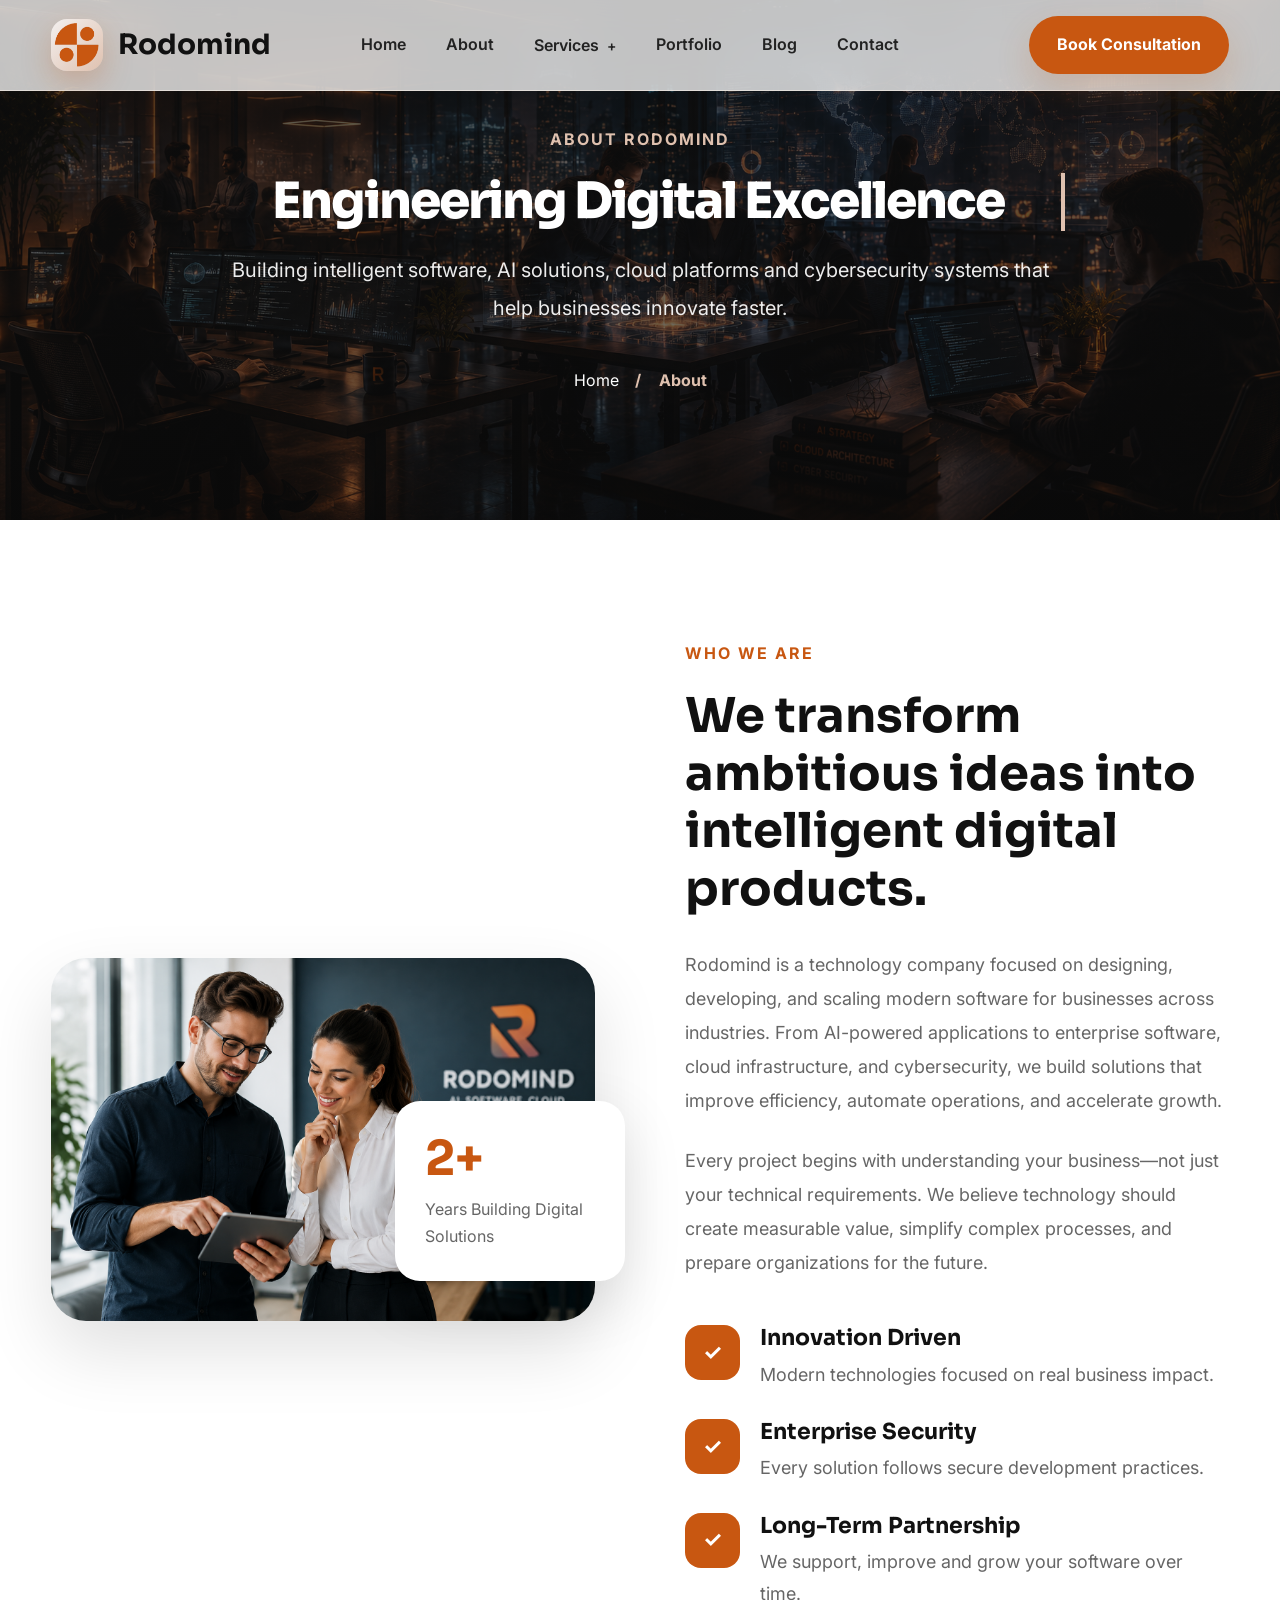
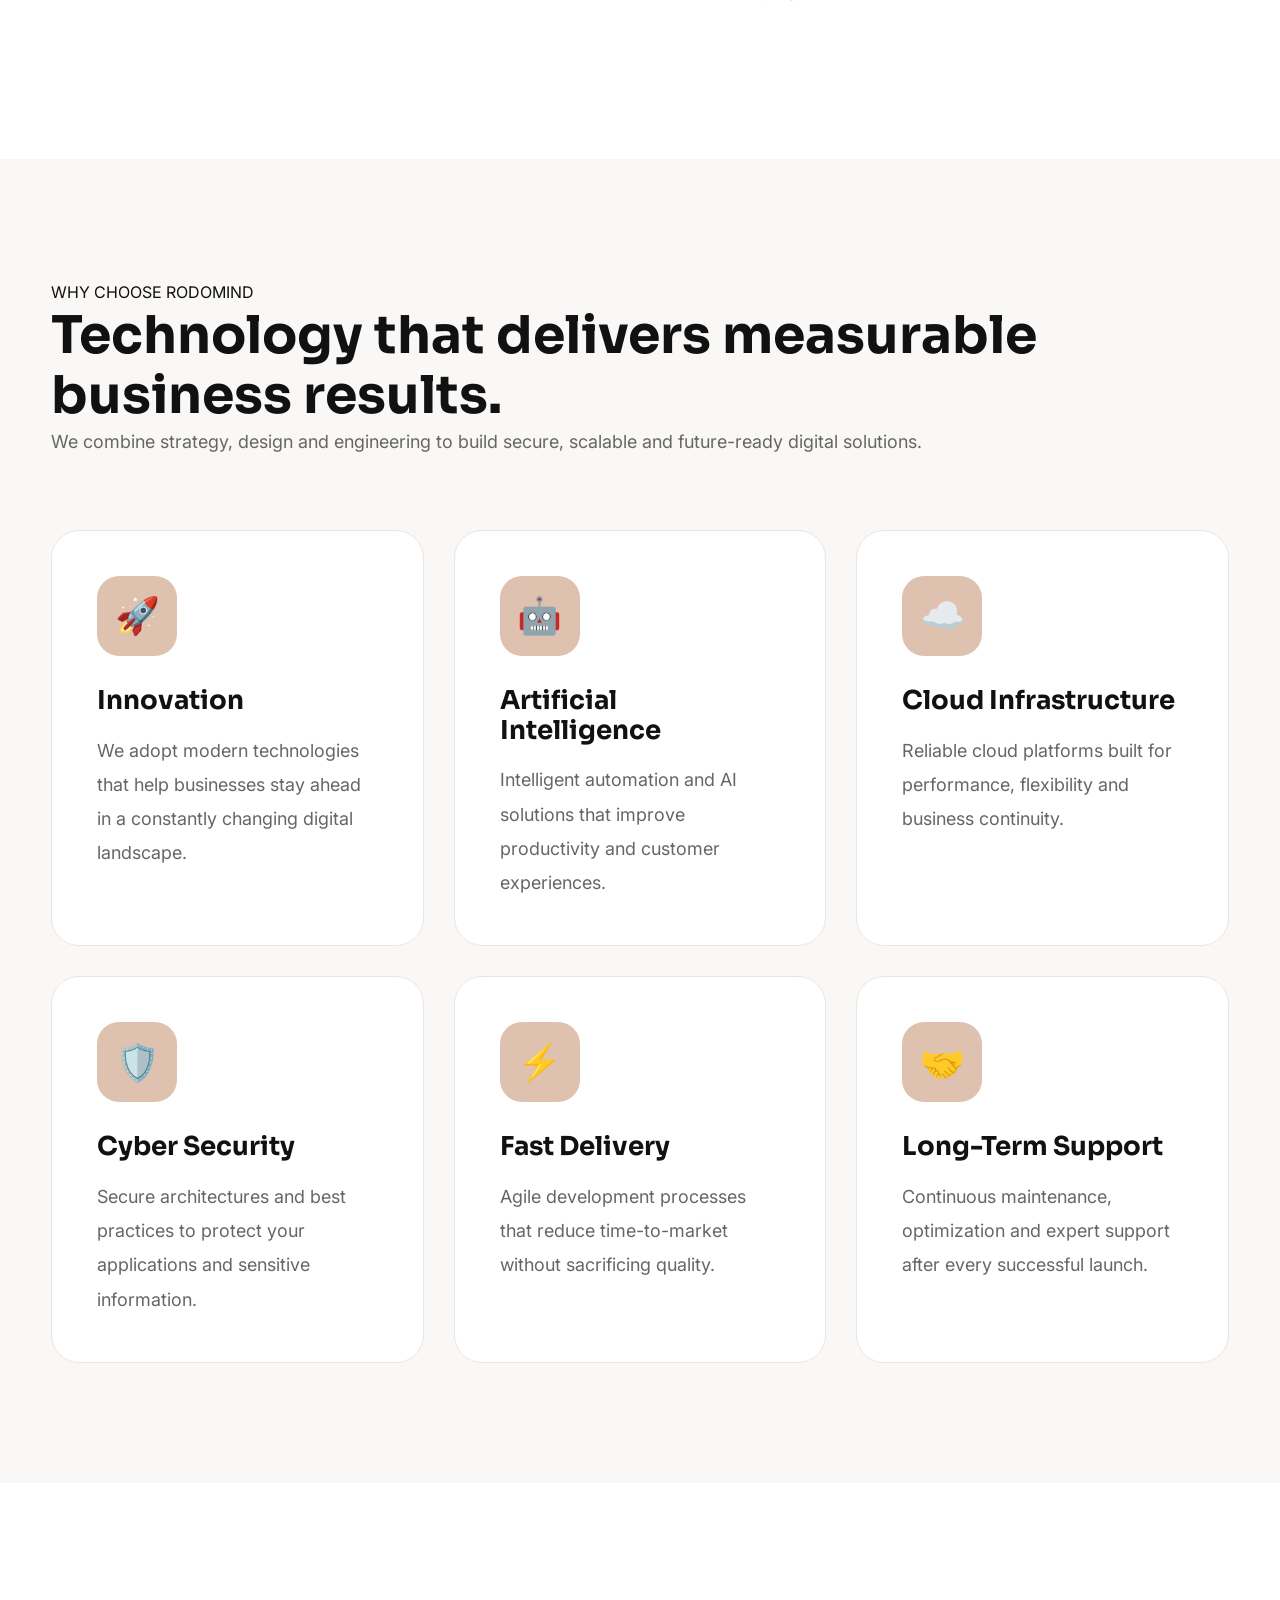
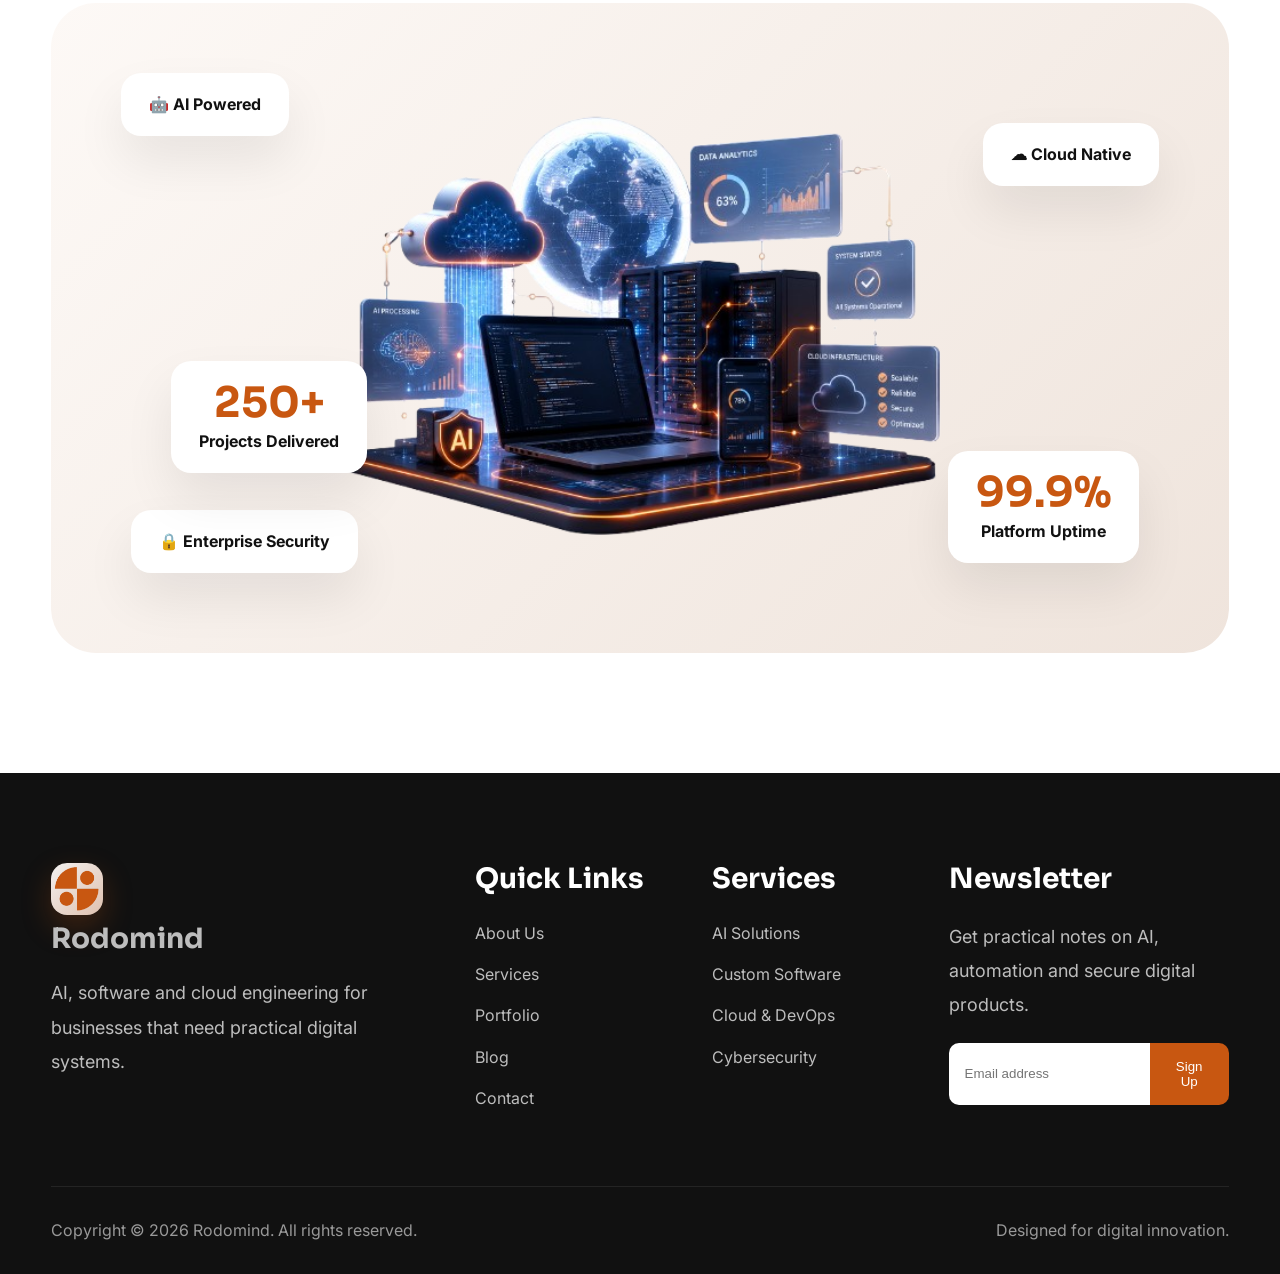
==== commit fa74ece9: "adding logo to code" ====
--- a/about.html
+++ b/about.html
@@ -38,7 +38,7 @@
 
                 <a href="index.html" class="logo">
 
-                    <span class="logo-icon">R</span>
+                    <span class="logo-icon"><img src="images/favicon.png" alt="Rodomind Logo"></span>
 
                     <span>Rodomind</span>
 
@@ -430,7 +430,8 @@
     <footer class="site-footer">
         <div class="container footer-grid">
             <div>
-                <a href="index.html" class="logo footer-logo"><span class="logo-icon">R</span><span>Rodomind</span></a>
+                <a href="index.html" class="logo footer-logo"><span class="logo-icon"><img src="images/favicon.png"
+                            alt="Rodomind Logo"></span><span>Rodomind</span></a>
                 <p>AI, software and cloud engineering for businesses that need practical digital systems.</p>
             </div>
             <div>
@@ -462,7 +463,35 @@
             <span>Designed for digital innovation.</span>
         </div>
     </footer>
-
+    <script>
+        const menuToggle = document.getElementById("menuToggle");
+        const navLinks = document.getElementById("navLinks");
+        const dropdownToggles = document.querySelectorAll(".dropdown-toggle");
+
+        menuToggle.addEventListener("click", () => {
+            const isOpen = navLinks.classList.toggle("active");
+            menuToggle.classList.toggle("open", isOpen);
+            menuToggle.setAttribute("aria-expanded", String(isOpen));
+        });
+
+        dropdownToggles.forEach((toggle) => {
+            toggle.addEventListener("click", (event) => {
+                event.stopPropagation();
+                const dropdown = toggle.closest(".dropdown");
+                const isOpen = dropdown.classList.toggle("open");
+                toggle.setAttribute("aria-expanded", String(isOpen));
+            });
+        });
+
+        document.addEventListener("click", (event) => {
+            if (!event.target.closest(".dropdown")) {
+                document.querySelectorAll(".dropdown.open").forEach((dropdown) => {
+                    dropdown.classList.remove("open");
+                    dropdown.querySelector(".dropdown-toggle").setAttribute("aria-expanded", "false");
+                });
+            }
+        });
+    </script>
 </body>
 
 </html>
--- a/styles.css
+++ b/styles.css
@@ -284,7 +284,7 @@
 
     border-radius: 16px;
 
-    background: linear-gradient(135deg, #c85711, #dfc1af);
+    background: linear-gradient(135deg, #f3f0ef, #dfc1af);
 
     display: flex;
 
@@ -395,107 +395,383 @@
 
 }
 
-/*==============================
+/*==================================
 DROPDOWN MENU
-==============================*/
+==================================*/
 
 .dropdown {
+
     position: relative;
+
 }
 
 .dropdown-toggle {
 
+    display: flex;
+
+    align-items: center;
+
+    justify-content: center;
+
+    gap: 8px;
+
     background: none;
+
     border: none;
-    color: #333;
+
+    outline: none;
+
+    cursor: pointer;
+
+    color: #222;
+
     font-size: 16px;
+
     font-weight: 600;
+
+    font-family: inherit;
+
+    transition: .35s ease;
+
+}
+
+.dropdown-toggle span {
+
+    font-size: 14px;
+
+    transition: .35s ease;
+
+}
+
+.dropdown:hover .dropdown-toggle,
+.dropdown.open .dropdown-toggle {
+
+    color: var(--primary);
+
+}
+
+.dropdown:hover .dropdown-toggle span,
+.dropdown.open .dropdown-toggle span {
+
+    transform: rotate(45deg);
+
+}
+
+.dropdown-menu {
+
+    position: absolute;
+
+    top: calc(100% + 18px);
+
+    left: 0;
+
+    min-width: 260px;
+
+    padding: 12px 0;
+
+    list-style: none;
+
+    background: #fff;
+
+    border-radius: 22px;
+
+    border: 1px solid rgba(0, 0, 0, .06);
+
+    box-shadow: 0 25px 60px rgba(0, 0, 0, .12);
+
+    opacity: 0;
+
+    visibility: hidden;
+
+    transform: translateY(15px);
+
+    transition: .35s ease;
+
+    z-index: 9999;
+
+}
+
+.dropdown-menu::before {
+
+    content: "";
+
+    position: absolute;
+
+    top: -8px;
+
+    left: 35px;
+
+    width: 16px;
+
+    height: 16px;
+
+    background: #fff;
+
+    border-left: 1px solid rgba(0, 0, 0, .06);
+
+    border-top: 1px solid rgba(0, 0, 0, .06);
+
+    transform: rotate(45deg);
+
+}
+
+.dropdown-menu li {
+
+    width: 100%;
+
+}
+
+.dropdown-menu a {
+
+    display: flex;
+
+    align-items: center;
+
+    padding: 15px 24px;
+
+    color: #444;
+
+    text-decoration: none;
+
+    font-size: 15px;
+
+    transition: .3s ease;
+
+}
+
+.dropdown-menu a:hover {
+
+    background: #f8f4ef;
+
+    color: var(--primary);
+
+    padding-left: 34px;
+
+}
+
+@media(min-width:1001px) {
+
+    .dropdown:hover>.dropdown-menu {
+
+        opacity: 1;
+
+        visibility: visible;
+
+        transform: translateY(0);
+
+    }
+
+}
+
+/*==================================
+PREMIUM MOBILE MENU
+==================================*/
+
+.menu-toggle {
+
+    display: none;
+
+    position: relative;
+
+    width: 58px;
+
+    height: 58px;
+
+    padding: 0;
+
+    background: transparent !important;
+
+    border: none !important;
+
+    outline: none !important;
+
+    box-shadow: none !important;
+
     cursor: pointer;
 
-    display: flex;
-    align-items: center;
-    gap: 8px;
-
-    font-family: inherit;
-}
-
-.dropdown-toggle:hover {
-    color: var(--primary);
-}
-
-/* Hidden by default */
-
-.dropdown-menu {
+    appearance: none;
+
+    -webkit-appearance: none;
+
+    border-radius: 50%;
+
+    transition: .35s ease;
+
+    z-index: 10001;
+
+}
+
+.menu-toggle:hover {
+
+    transform: rotate(90deg);
+
+}
+
+.menu-toggle span {
+
+    position: absolute;
+
+    left: 50%;
+
+    width: 28px;
+
+    height: 3px;
+
+    margin: 0;
+
+    border-radius: 50px;
+
+    background: var(--primary);
+
+    transform: translateX(-50%);
+
+    transition: .35s ease;
+
+}
+
+.menu-toggle span:nth-child(1) {
+
+    top: 18px;
+
+}
+
+.menu-toggle span:nth-child(2) {
+
+    top: 27px;
+
+    width: 18px;
+
+}
+
+.menu-toggle span:nth-child(3) {
+
+    top: 36px;
+
+}
+
+.menu-toggle.open span:nth-child(1) {
+
+    top: 27px;
+
+    transform: translateX(-50%) rotate(45deg);
+
+}
+
+.menu-toggle.open span:nth-child(2) {
+
+    opacity: 0;
+
+    transform: translateX(-50%) scale(0);
+
+}
+
+.menu-toggle.open span:nth-child(3) {
+
+    top: 27px;
+
+    transform: translateX(-50%) rotate(-45deg);
+
+}
+
+.mobile-btn {
 
     display: none;
 
-    position: absolute;
-
-    top: calc(100% + 15px);
-
-    left: 0;
-
-    min-width: 250px;
-
-    background: #fff;
-
-    border: 1px solid var(--border);
-
-    border-radius: 18px;
-
-    padding: 10px 0;
-
-    list-style: none;
-
-    box-shadow: 0 20px 45px rgba(0, 0, 0, .08);
-
-    z-index: 9999;
-
-}
-
-.dropdown-menu li {
-    width: 100%;
-}
-
-.dropdown-menu a {
-
-    display: block;
-
-    padding: 14px 22px;
-
-    color: #333;
-
-    text-decoration: none;
-
-    transition: .3s;
-
-}
-
-.dropdown-menu a:hover {
-
-    background: #f6f3ef;
-
-    color: var(--primary);
-
-    padding-left: 28px;
-
-}
-
-/* Desktop */
-
-@media(min-width:1001px) {
-
-    .dropdown:hover>.dropdown-menu {
+}
+
+@media(max-width:1000px) {
+
+    .nav-btn {
+
+        display: none;
+
+    }
+
+    .menu-toggle {
+
+        display: flex;
+
+        justify-content: center;
+
+        align-items: center;
+
+    }
+
+    .nav-links {
+
+        position: fixed;
+
+        top: 0;
+
+        right: -100%;
+
+        width: 320px;
+
+        height: 100vh;
+
+        padding: 110px 35px 40px;
+
+        display: flex;
+
+        flex-direction: column;
+
+        align-items: flex-start;
+
+        gap: 25px;
+
+        background: rgba(255, 255, 255, .96);
+
+        backdrop-filter: blur(20px);
+
+        -webkit-backdrop-filter: blur(20px);
+
+        box-shadow: -30px 0 80px rgba(0, 0, 0, .10);
+
+        transition: .45s ease;
+
+        z-index: 9999;
+
+        overflow-y: auto;
+
+    }
+
+    .nav-links.active {
+
+        right: 0;
+
+    }
+
+    .nav-links li {
+
+        width: 100%;
+
+    }
+
+    .nav-links a {
 
         display: block;
 
-    }
-
-}
-
-/* Mobile */
-
-@media(max-width:1000px) {
+        width: 100%;
+
+        padding: 12px 0;
+
+        font-size: 18px;
+
+        font-weight: 600;
+
+        color: #222;
+
+        transition: .3s;
+
+    }
+
+    .nav-links a:hover {
+
+        color: var(--primary);
+
+        padding-left: 10px;
+
+    }
 
     .dropdown {
 
@@ -517,150 +793,63 @@
 
         position: static;
 
+        opacity: 1;
+
+        visibility: visible;
+
+        transform: none;
+
         display: none;
 
+        margin-top: 10px;
+
+        min-width: 100%;
+
+        padding: 10px 0;
+
+        background: #f8f8f8;
+
+        border: none;
+
+        box-shadow: none;
+
+        border-radius: 16px;
+
+    }
+
+    .dropdown-menu::before {
+
+        display: none;
+
+    }
+
+    .dropdown.open>.dropdown-menu {
+
+        display: block;
+
+    }
+
+    .mobile-btn {
+
+        display: flex;
+
+        justify-content: center;
+
+        align-items: center;
+
         width: 100%;
 
-        margin-top: 10px;
-
-        background: #f8f8f8;
-
-        border: none;
-
-        box-shadow: none;
-
-    }
-
-    .dropdown.open>.dropdown-menu {
-
-        display: block;
-
-    }
-
-}
-
-
-/*=========================
-MOBILE MENU
-=========================*/
-
-.menu-toggle {
-
-    display: none;
-
-    width: 42px;
-
-    cursor: pointer;
-
-    z-index: 10001;
-
-}
-
-.menu-toggle span {
-
-    display: block;
-
-    width: 100%;
-
-    height: 3px;
-
-    margin: 8px 0;
-
-    background: #111;
-
-    border-radius: 30px;
-
-    transition: .35s;
-
-}
-
-.mobile-btn {
-
-    display: none;
-
-}
-
-@media(max-width:1000px) {
-
-    .nav-btn {
-
-        display: none;
-
-    }
-
-    .menu-toggle {
-
-        display: block;
-
-    }
-
-    .nav-links {
-
-        position: fixed;
-
-        top: 90px;
-
-        right: -100%;
-
-        width: 300px;
-
-        height: calc(100vh - 90px);
-
-        background: #fff;
-
-        flex-direction: column;
-
-        justify-content: flex-start;
-
-        align-items: center;
-
-        gap: 35px;
-
-        padding: 60px 30px;
-
-        box-shadow: -20px 0 60px rgba(0, 0, 0, .08);
-
-        transition: .4s;
-
-    }
-
-    .nav-links.active {
-
-        right: 0;
-
-    }
-
-    .mobile-btn {
-
-        display: inline-flex;
-
-        padding: 15px 30px;
+        padding: 16px;
+
+        margin-top: 25px;
 
         background: var(--primary);
 
-        color: #fff;
+        color: #fff !important;
 
         border-radius: 50px;
 
-        margin-top: 20px;
-
-    }
-
-    .menu-toggle.open span:nth-child(1) {
-
-        transform: rotate(45deg) translate(8px, 8px);
-
-    }
-
-    .menu-toggle.open span:nth-child(2) {
-
-        opacity: 0;
-
-    }
-
-    .menu-toggle.open span:nth-child(3) {
-
-        transform: rotate(-45deg) translate(8px, -8px);
+        font-weight: 700;
 
     }
 
@@ -5284,4 +5473,354 @@
 
     }
 
+}
+
+/*==================================
+TEAM SECTION
+==================================*/
+
+.team-section {
+
+    position: relative;
+
+    padding: 140px 0;
+
+    background: linear-gradient(to bottom, #ffffff, #faf8f6);
+
+    overflow: hidden;
+
+}
+
+.team-section::before {
+
+    content: "";
+
+    position: absolute;
+
+    width: 500px;
+
+    height: 500px;
+
+    border-radius: 50%;
+
+    background: rgba(200, 87, 17, .05);
+
+    top: -220px;
+
+    left: -180px;
+
+}
+
+.team-section::after {
+
+    content: "";
+
+    position: absolute;
+
+    width: 420px;
+
+    height: 420px;
+
+    border-radius: 50%;
+
+    background: rgba(223, 193, 175, .18);
+
+    bottom: -180px;
+
+    right: -120px;
+
+}
+
+.team-grid {
+
+    position: relative;
+
+    z-index: 2;
+
+    display: grid;
+
+    grid-template-columns: repeat(3, 1fr);
+
+    gap: 40px;
+
+    margin-top: 80px;
+
+}
+
+.team-card {
+
+    position: relative;
+
+    background: #fff;
+
+    border: 1px solid var(--border);
+
+    border-radius: 32px;
+
+    padding: 45px 35px;
+
+    text-align: center;
+
+    overflow: hidden;
+
+    transition: .4s ease;
+
+    box-shadow: 0 20px 50px rgba(0, 0, 0, .04);
+
+}
+
+.team-card::before {
+
+    content: "";
+
+    position: absolute;
+
+    inset: 0;
+
+    background: linear-gradient(135deg,
+            rgba(200, 87, 17, .05),
+            rgba(223, 193, 175, .02));
+
+    opacity: 0;
+
+    transition: .4s;
+
+    z-index: 0;
+
+}
+
+.team-card>* {
+
+    position: relative;
+
+    z-index: 2;
+
+}
+
+.team-card:hover {
+
+    transform: translateY(-12px);
+
+    box-shadow: 0 35px 70px rgba(0, 0, 0, .10);
+
+}
+
+.team-card:hover::before {
+
+    opacity: 1;
+
+}
+
+.featured {
+
+    transform: translateY(-18px);
+
+    border: 2px solid rgba(200, 87, 17, .18);
+
+}
+
+.team-photo {
+
+    position: relative;
+
+    width: 170px;
+
+    height: 170px;
+
+    margin: 0 auto 35px;
+
+}
+
+.team-photo img {
+
+    width: 100%;
+
+    height: 100%;
+
+    object-fit: cover;
+
+    border-radius: 50%;
+
+    border: 6px solid #fff;
+
+    box-shadow: 0 20px 45px rgba(0, 0, 0, .12);
+
+    transition: .4s;
+
+}
+
+.team-card:hover .team-photo img {
+
+    transform: scale(1.05);
+
+}
+
+.team-ring {
+
+    position: absolute;
+
+    inset: -12px;
+
+    border: 2px dashed var(--primary);
+
+    border-radius: 50%;
+
+    animation: teamRotate 18s linear infinite;
+
+}
+
+.team-role {
+
+    display: inline-block;
+
+    padding: 8px 18px;
+
+    margin-bottom: 18px;
+
+    border-radius: 40px;
+
+    background: rgba(200, 87, 17, .08);
+
+    color: var(--primary);
+
+    font-size: 12px;
+
+    font-weight: 700;
+
+    letter-spacing: 2px;
+
+    text-transform: uppercase;
+
+}
+
+.team-card h3 {
+
+    font-family: 'Sora', sans-serif;
+
+    font-size: 28px;
+
+    color: #111;
+
+    margin-bottom: 18px;
+
+    line-height: 1.3;
+
+}
+
+.team-card p {
+
+    color: #666;
+
+    font-size: 16px;
+
+    line-height: 1.9;
+
+    margin-bottom: 30px;
+
+}
+
+.team-line {
+
+    width: 70px;
+
+    height: 5px;
+
+    margin: 0 auto;
+
+    border-radius: 50px;
+
+    background: linear-gradient(to right, var(--primary), #dfc1af);
+
+}
+
+@keyframes teamRotate {
+
+    from {
+
+        transform: rotate(0deg);
+
+    }
+
+    to {
+
+        transform: rotate(360deg);
+
+    }
+
+}
+
+@media(max-width:1000px) {
+
+    .team-section {
+
+        padding: 100px 0;
+
+    }
+
+    .team-grid {
+
+        grid-template-columns: 1fr;
+
+        gap: 35px;
+
+    }
+
+    .featured {
+
+        transform: none;
+
+    }
+
+    .team-card {
+
+        padding: 40px 30px;
+
+    }
+
+    .team-photo {
+
+        width: 150px;
+
+        height: 150px;
+
+    }
+
+    .team-card h3 {
+
+        font-size: 24px;
+
+    }
+
+}
+
+@keyframes rotateRing {
+
+    from {
+
+        transform: rotate(0deg);
+
+    }
+
+    to {
+
+        transform: rotate(360deg);
+
+    }
+
+}
+
+@media(max-width:1000px) {
+
+    .team-grid {
+
+        grid-template-columns: 1fr;
+
+    }
+
+    .featured {
+
+        transform: none;
+
+    }
+
 }
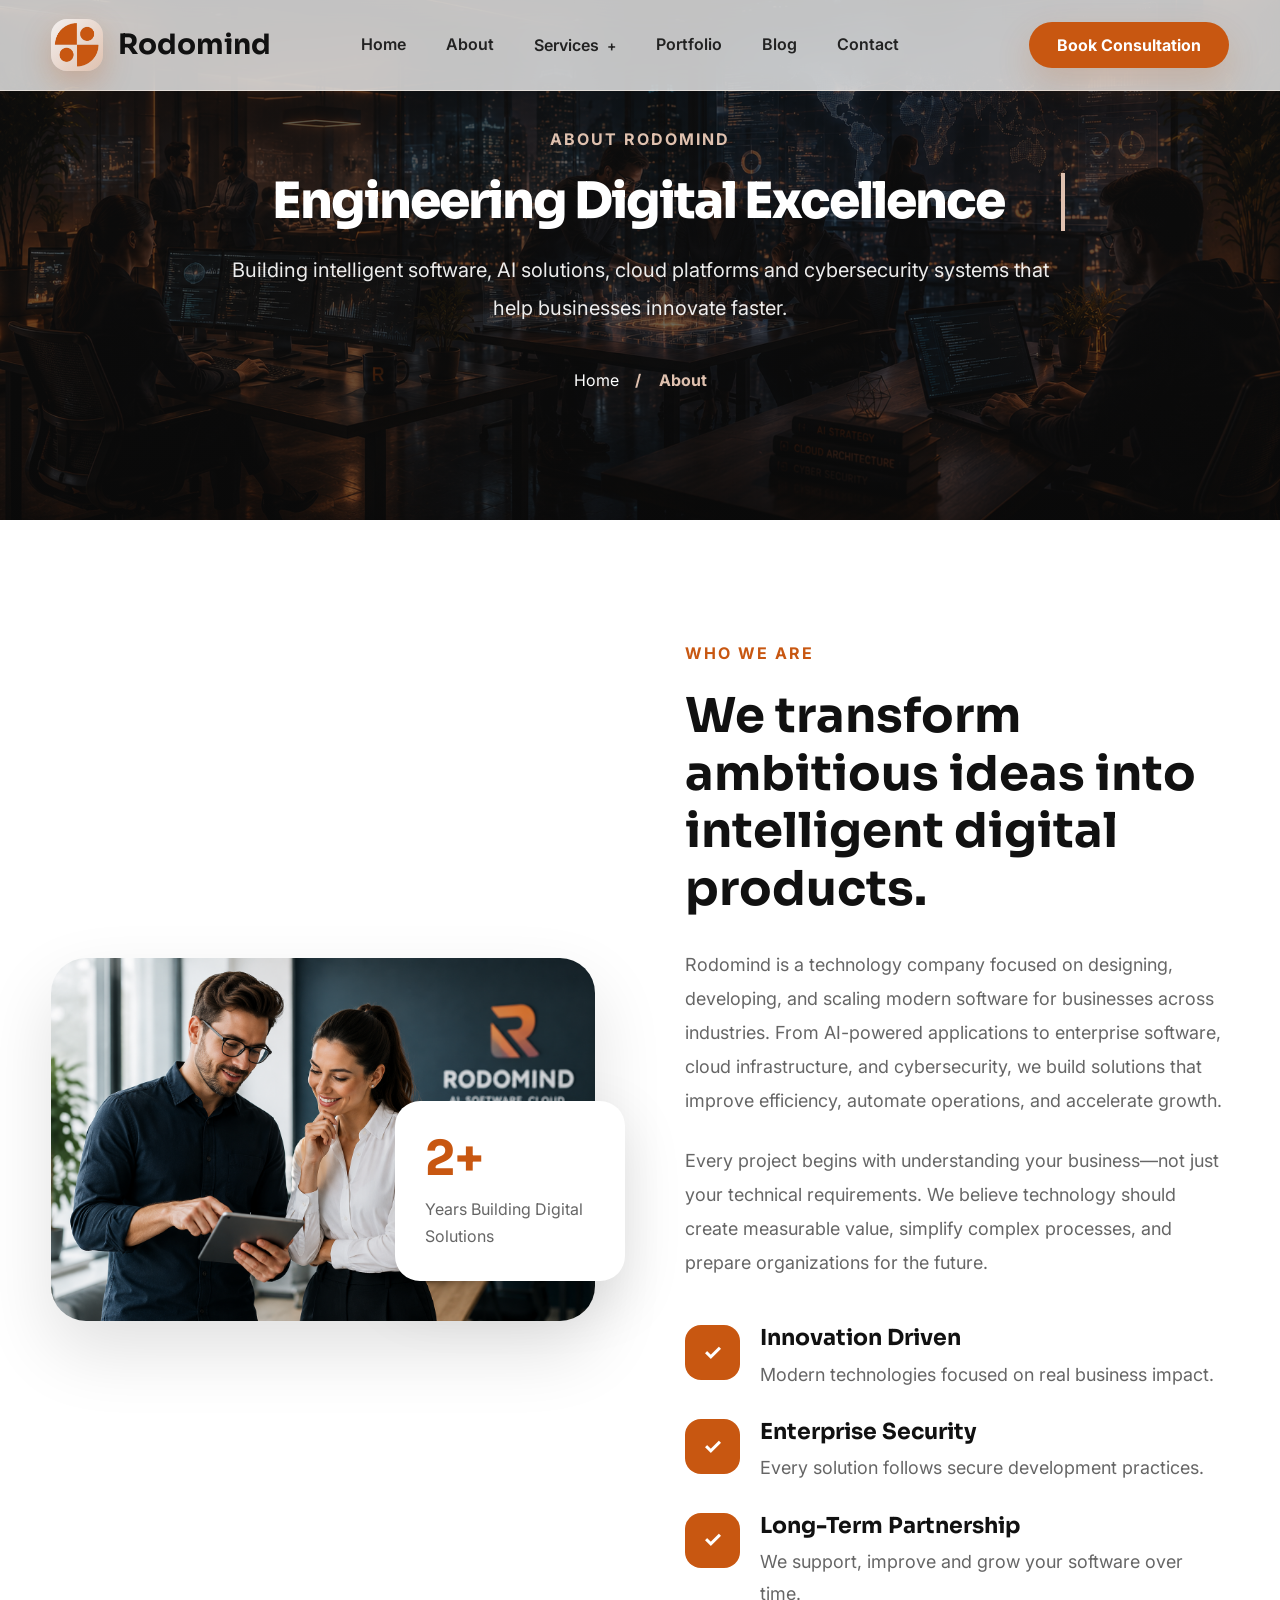
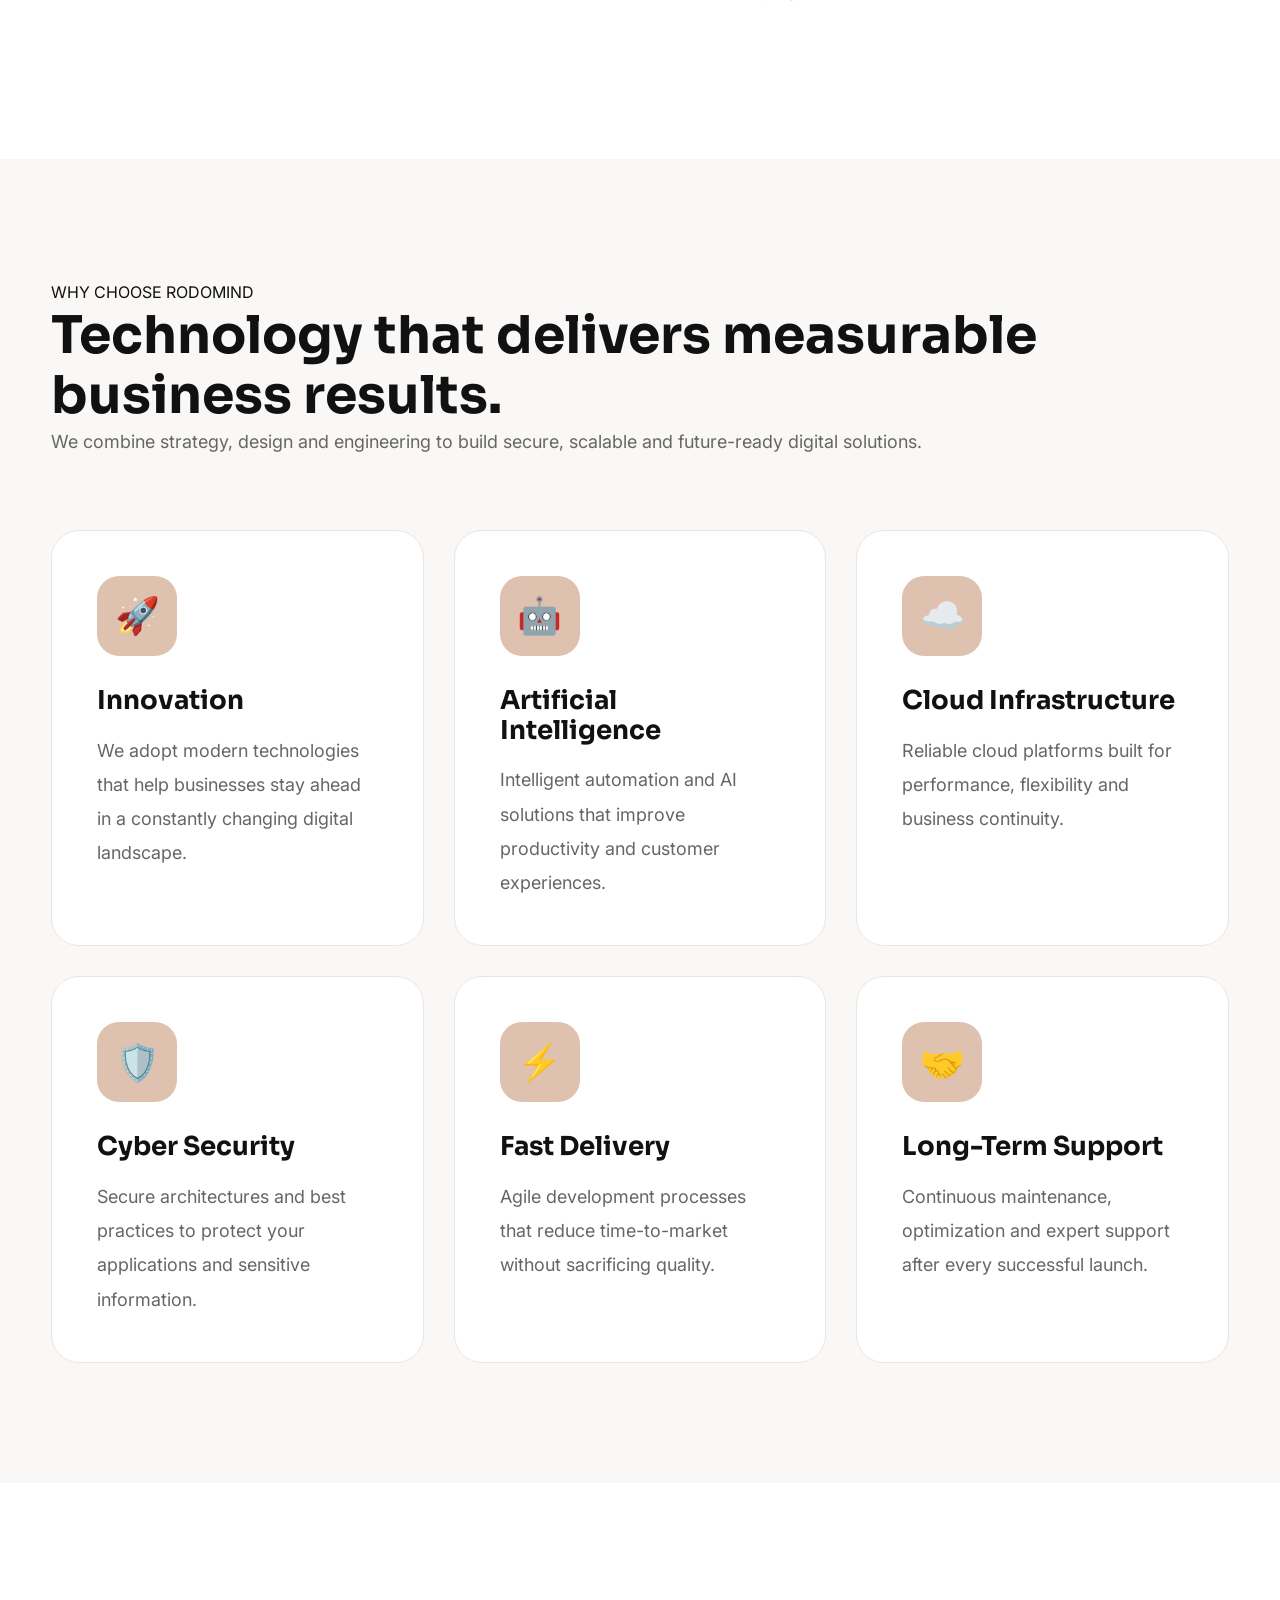
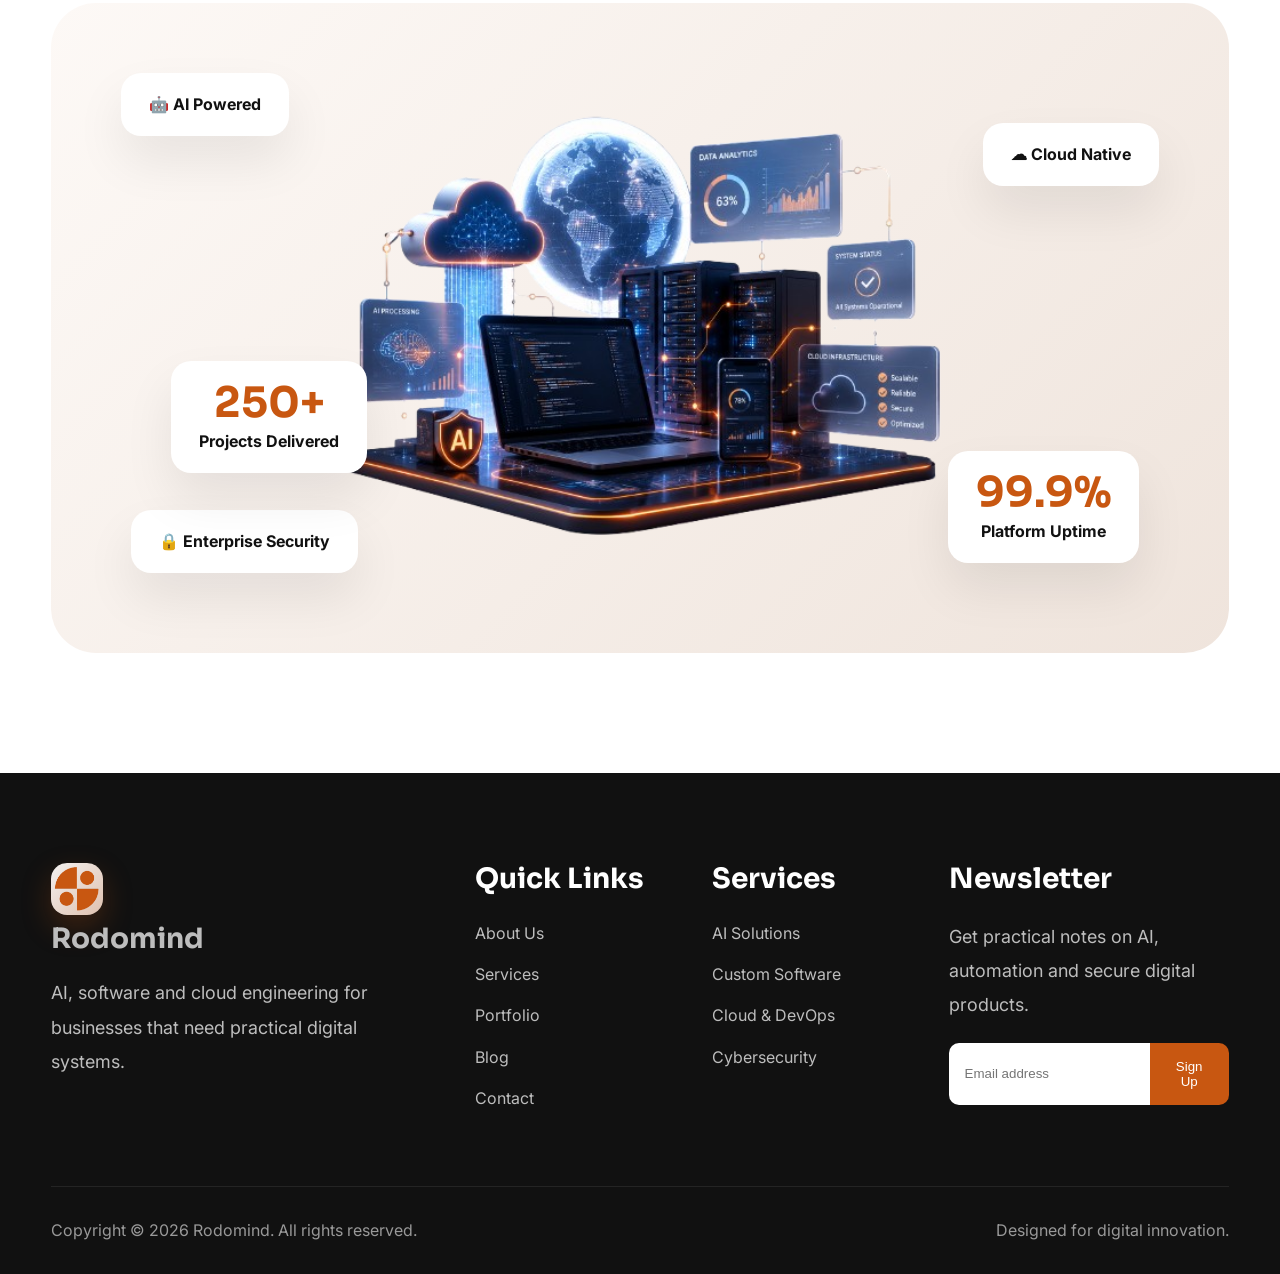
==== commit ff7ab2e0: "optimization for google" ====
--- a/about.html
+++ b/about.html
@@ -10,11 +10,88 @@
     <title>About Us | Rodomind</title>
 
     <meta name="description"
-        content="Learn about Rodomind, our mission, our technology expertise, and how we build intelligent software, AI solutions, cloud platforms, and secure digital experiences.">
+        content="Rodomind is a technology company delivering AI solutions, custom software development, cloud infrastructure, DevOps, cybersecurity, intelligent automation, enterprise applications, mobile apps, web platforms, digital transformation, and scalable business technology. We help startups, businesses, organizations, and enterprises build secure, innovative, and future-ready digital solutions powered by artificial intelligence and modern cloud technologies.">
+
+    <meta name="keywords"
+        content="Rodomind, AI solutions, Artificial Intelligence, Machine Learning, AI automation, AI chatbot development, software development company, custom software, web development, mobile app development, cloud computing, cloud infrastructure, DevOps, Kubernetes, Docker, cybersecurity, enterprise software, SaaS development, business automation, digital transformation, IT consulting, technology company, software engineering, AI consulting, cloud solutions, secure software development">
+
+    <meta name="author" content="Rodomind">
+
+    <meta name="robots" content="index, follow, max-image-preview:large, max-snippet:-1, max-video-preview:-1">
+
+    <meta name="googlebot" content="index, follow">
+
+    <meta name="revisit-after" content="7 days">
+
+    <meta name="language" content="English">
+
+    <meta name="distribution" content="global">
+
+    <meta name="rating" content="general">
+
+    <meta name="theme-color" content="#c85711">
+
+    <meta name="application-name" content="Rodomind">
+
+    <meta name="apple-mobile-web-app-capable" content="yes">
+
+    <meta name="apple-mobile-web-app-status-bar-style" content="default">
+
+    <meta name="apple-mobile-web-app-title" content="Rodomind">
+
+    <meta name="mobile-web-app-capable" content="yes">
+
+    <!-- Canonical -->
+
+    <link rel="canonical" href="https://rodomind.com/">
+
+    <!-- Favicon -->
+
+    <link rel="icon" type="image/png" href="images/favicon.png">
+
+    <link rel="shortcut icon" href="images/favicon.png">
+
+    <!-- Open Graph -->
+
+    <meta property="og:type" content="website">
+
+    <meta property="og:site_name" content="Rodomind">
+
+    <meta property="og:title" content="Rodomind | AI Solutions, Software Development, Cloud & Cybersecurity">
+
+    <meta property="og:description"
+        content="Build the future with Rodomind. We deliver AI-powered solutions, custom software, enterprise applications, cloud infrastructure, DevOps, cybersecurity, automation, and digital transformation services that help businesses innovate, scale, and stay secure.">
+
+    <meta property="og:url" content="https://rodomind.com/">
+
+    <meta property="og:image" content="https://rodomind.com/images/og-image.jpg">
+
+    <meta property="og:image:width" content="1200">
+
+    <meta property="og:image:height" content="630">
+
+    <meta property="og:locale" content="en_US">
+
+    <!-- Twitter -->
+
+    <meta name="twitter:card" content="summary_large_image">
+
+    <meta name="twitter:title" content="Rodomind | AI Solutions & Software Development">
+
+    <meta name="twitter:description"
+        content="Rodomind creates intelligent AI solutions, enterprise software, cloud platforms, DevOps infrastructure, cybersecurity solutions, mobile apps, web applications, and digital transformation services for modern businesses.">
+
+    <meta name="twitter:image" content="https://rodomind.com/images/og-image.jpg">
+
+    <!-- Performance -->
 
     <link rel="preconnect" href="https://fonts.googleapis.com">
 
     <link rel="preconnect" href="https://fonts.gstatic.com" crossorigin>
+
+    <link rel="dns-prefetch" href="//fonts.googleapis.com">
+
+    <link rel="dns-prefetch" href="//fonts.gstatic.com">
 
     <link
         href="https://fonts.googleapis.com/css2?family=Inter:wght@300;400;500;600;700;800&family=Sora:wght@400;500;600;700;800&display=swap"
--- a/styles.css
+++ b/styles.css
@@ -373,6 +373,12 @@
 
 .nav-btn {
 
+    display: inline-flex;
+
+    align-items: center;
+
+    justify-content: center;
+
     background: var(--primary);
 
     color: #fff;
@@ -382,6 +388,12 @@
     border-radius: 50px;
 
     font-weight: 700;
+
+    line-height: 1;
+
+    text-align: center;
+
+    text-decoration: none;
 
     transition: .35s;
 
